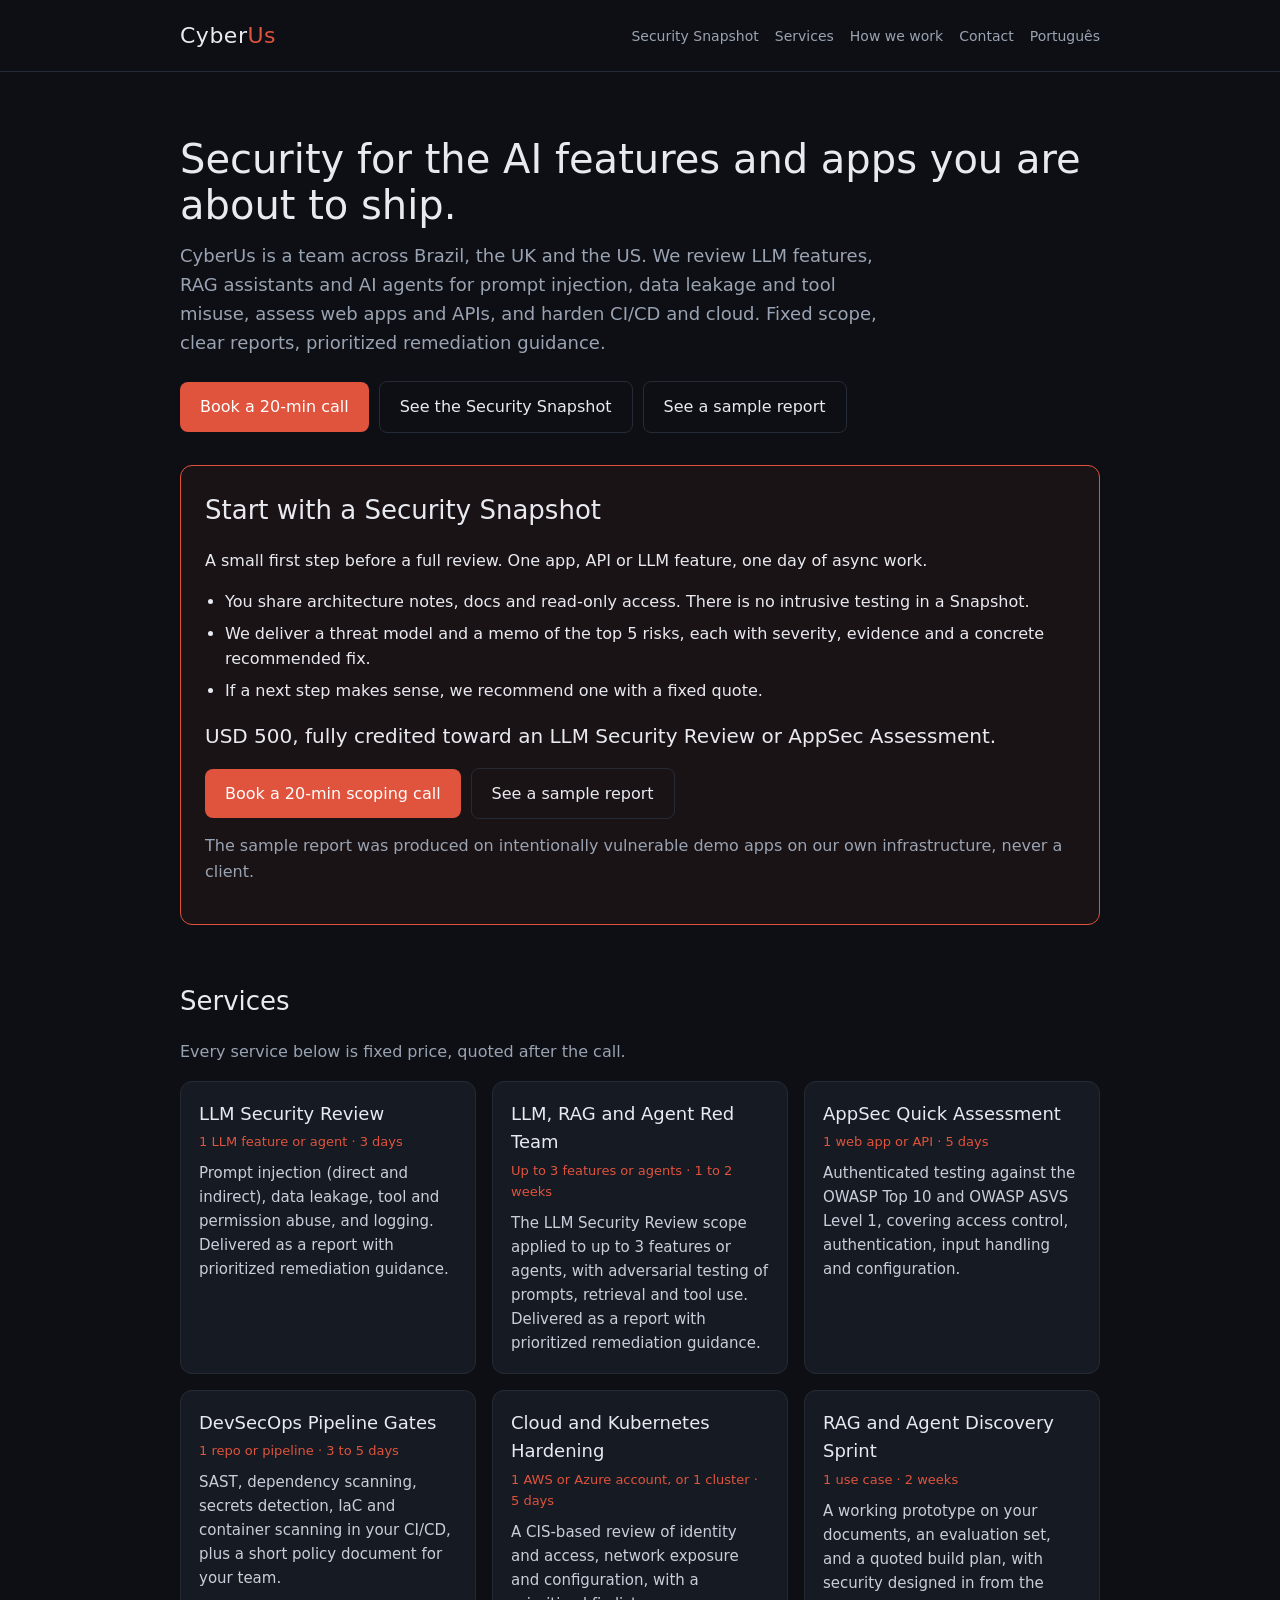
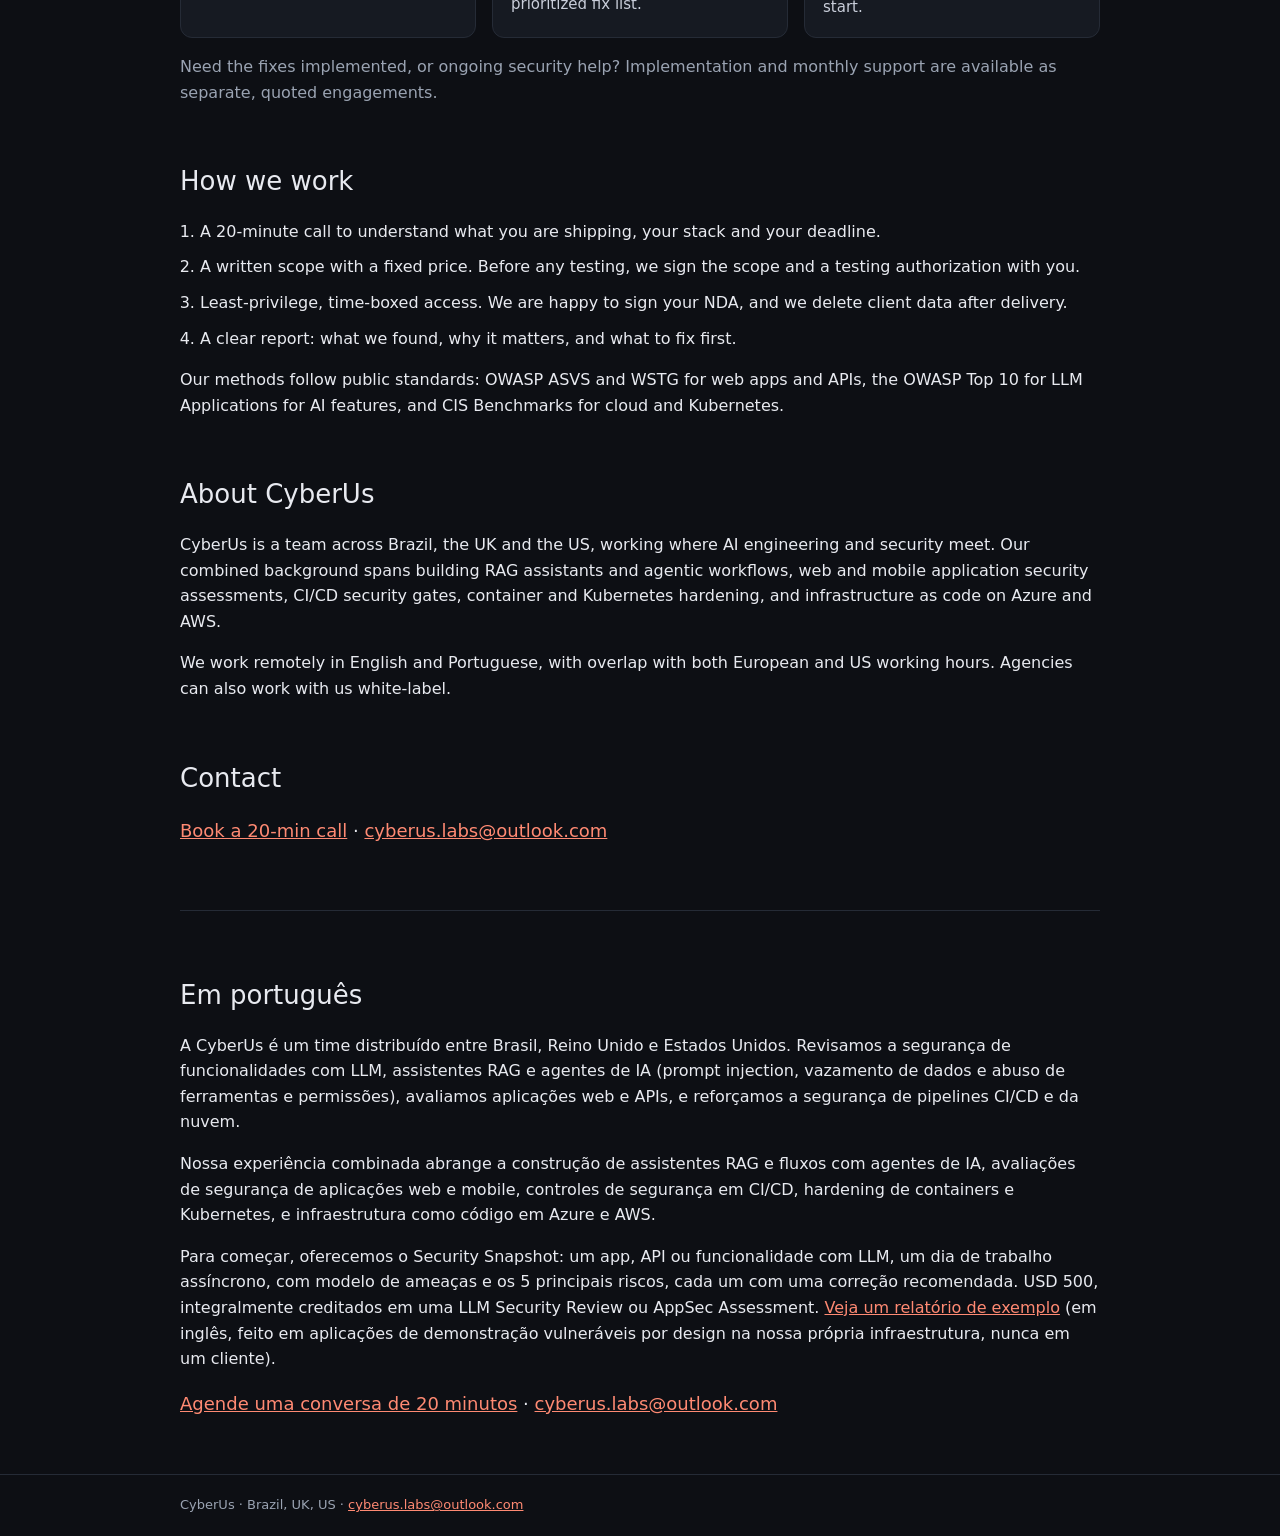
==== index.html @ beb33018 "Publish CyberUs site and sample Security Snapshot" ====
<!doctype html>
<html lang="en">
<head>
<meta charset="utf-8">
<meta name="viewport" content="width=device-width, initial-scale=1">
<title>CyberUs: LLM, RAG and application security reviews</title>
<meta name="description" content="CyberUs is a team across Brazil, the UK and the US. We review LLM features, RAG assistants and AI agents for security, run AppSec assessments, and harden CI/CD and cloud. Start with a 1-day Security Snapshot.">
<!-- Hosting: free GitHub Pages under the getcyberus org (domain purchase on hold as of 2 Nov 2026). If a custom domain is bought later, update canonical and og:url. -->
<link rel="canonical" href="https://getcyberus.github.io/">
<meta property="og:type" content="website">
<meta property="og:site_name" content="CyberUs">
<meta property="og:title" content="CyberUs: LLM, RAG and application security reviews">
<meta property="og:description" content="A team across Brazil, the UK and the US. Security reviews for LLM features, RAG assistants and AI agents, plus AppSec, DevSecOps and cloud hardening. Start with a 1-day Security Snapshot.">
<meta property="og:url" content="https://getcyberus.github.io/">
<meta property="og:locale" content="en_US">
<meta property="og:locale:alternate" content="pt_BR">
<!-- TODO: add og:image (1200x630, no logos of clients or badges) once a brand image exists; add twitter:site once the X handle is created. -->
<meta name="twitter:card" content="summary">
<meta name="twitter:title" content="CyberUs: LLM, RAG and application security reviews">
<meta name="twitter:description" content="Security reviews for LLM features, RAG assistants and AI agents, plus AppSec, DevSecOps and cloud hardening. Start with a 1-day Security Snapshot.">
<meta name="theme-color" content="#0d0f14">
<link rel="icon" href="data:image/svg+xml,%3Csvg xmlns='http://www.w3.org/2000/svg' viewBox='0 0 32 32'%3E%3Crect width='32' height='32' rx='6' fill='%230d0f14'/%3E%3Ctext x='16' y='22' font-family='Arial' font-size='16' text-anchor='middle' fill='%23e0533d'%3ECU%3C/text%3E%3C/svg%3E">
<style>
:root{--bg:#0d0f14;--card:#161a22;--fg:#e8eaf0;--mute:#9aa3b2;--acc:#e0533d;--line:#252b36}
*{box-sizing:border-box}
body{margin:0;background:var(--bg);color:var(--fg);font:16px/1.6 system-ui,-apple-system,Segoe UI,Roboto,sans-serif}
h1,h2,h3,.logo{font-weight:500}
.wrap{max-width:960px;margin:0 auto;padding:0 20px}
header{border-bottom:1px solid var(--line)}
header .wrap{display:flex;justify-content:space-between;align-items:center;flex-wrap:wrap;padding:18px 20px}
.logo{font-size:22px;letter-spacing:.5px}.logo span{color:var(--acc)}
nav a{color:var(--mute);margin-left:16px;text-decoration:none;font-size:14px}nav a:hover{color:var(--fg)}
.hero{padding:64px 0 32px}
.hero h1{font-size:40px;line-height:1.15;margin:0 0 14px}
.hero p{color:var(--mute);font-size:18px;max-width:700px;margin:0 0 24px}
.btn{display:inline-block;background:var(--acc);color:#fff;text-decoration:none;padding:12px 20px;border-radius:8px;font-size:16px}
.btn.ghost{background:transparent;border:1px solid var(--line);color:var(--fg);margin-left:10px}
h2{font-size:26px;margin:56px 0 16px}
.grid{display:grid;grid-template-columns:repeat(auto-fit,minmax(270px,1fr));gap:16px}
.card{background:var(--card);border:1px solid var(--line);border-radius:12px;padding:18px}
.card h3{margin:0 0 4px;font-size:18px}
.card .meta{display:block;color:var(--acc);font-size:13px;margin-bottom:8px}
.card p{margin:0;color:#c9ceda;font-size:15px}
.offer{border:1px solid var(--acc);border-radius:12px;padding:24px;background:rgba(224,83,61,.06)}
.offer h2{margin-top:0}
.offer .price{font-size:20px;margin:16px 0}
ul{padding-left:20px}li{margin-bottom:6px}
ol.steps{padding-left:20px}ol.steps li{margin-bottom:10px}
.mute{color:var(--mute)}
.contact{font-size:18px}
a{color:#ff8a73}
.lang{border-top:1px solid var(--line);margin-top:64px;padding-top:8px}
footer{border-top:1px solid var(--line);margin-top:56px;padding:20px 0;color:var(--mute);font-size:13px}
</style>
</head>
<body>
<header><div class="wrap">
<div class="logo">Cyber<span>Us</span></div>
<nav><a href="#snapshot">Security Snapshot</a><a href="#services">Services</a><a href="#how">How we work</a><a href="#contact">Contact</a><a href="#pt">Português</a></nav>
</div></header>

<main class="wrap">
<section id="en" lang="en">

<div class="hero">
<h1>Security for the AI features and apps you are about to ship.</h1>
<p>CyberUs is a team across Brazil, the UK and the US. We review LLM features, RAG assistants and AI agents for prompt injection, data leakage and tool misuse, assess web apps and APIs, and harden CI/CD and cloud. Fixed scope, clear reports, prioritized remediation guidance.</p>
<a class="btn" href="https://cal.com/cyberus/20-min-discovery-call">Book a 20-min call</a><a class="btn ghost" href="#snapshot">See the Security Snapshot</a><a class="btn ghost" href="sample-snapshot/">See a sample report</a>
</div>

<div class="offer" id="snapshot">
<h2>Start with a Security Snapshot</h2>
<p>A small first step before a full review. One app, API or LLM feature, one day of async work.</p>
<ul>
<li>You share architecture notes, docs and read-only access. There is no intrusive testing in a Snapshot.</li>
<li>We deliver a threat model and a memo of the top 5 risks, each with severity, evidence and a concrete recommended fix.</li>
<li>If a next step makes sense, we recommend one with a fixed quote.</li>
</ul>
<p class="price">USD 500, fully credited toward an LLM Security Review or AppSec Assessment.</p>
<a class="btn" href="https://cal.com/cyberus/20-min-discovery-call">Book a 20-min scoping call</a><a class="btn ghost" href="sample-snapshot/">See a sample report</a>
<p class="mute" style="margin-top:14px">The sample report was produced on intentionally vulnerable demo apps on our own infrastructure, never a client.</p>
</div>

<h2 id="services">Services</h2>
<p class="mute">Every service below is fixed price, quoted after the call.</p>
<div class="grid">
<div class="card"><h3>LLM Security Review</h3><span class="meta">1 LLM feature or agent · 3 days</span><p>Prompt injection (direct and indirect), data leakage, tool and permission abuse, and logging. Delivered as a report with prioritized remediation guidance.</p></div>
<div class="card"><h3>LLM, RAG and Agent Red Team</h3><span class="meta">Up to 3 features or agents · 1 to 2 weeks</span><p>The LLM Security Review scope applied to up to 3 features or agents, with adversarial testing of prompts, retrieval and tool use. Delivered as a report with prioritized remediation guidance.</p></div>
<div class="card"><h3>AppSec Quick Assessment</h3><span class="meta">1 web app or API · 5 days</span><p>Authenticated testing against the OWASP Top 10 and OWASP ASVS Level 1, covering access control, authentication, input handling and configuration.</p></div>
<div class="card"><h3>DevSecOps Pipeline Gates</h3><span class="meta">1 repo or pipeline · 3 to 5 days</span><p>SAST, dependency scanning, secrets detection, IaC and container scanning in your CI/CD, plus a short policy document for your team.</p></div>
<div class="card"><h3>Cloud and Kubernetes Hardening</h3><span class="meta">1 AWS or Azure account, or 1 cluster · 5 days</span><p>A CIS-based review of identity and access, network exposure and configuration, with a prioritized fix list.</p></div>
<div class="card"><h3>RAG and Agent Discovery Sprint</h3><span class="meta">1 use case · 2 weeks</span><p>A working prototype on your documents, an evaluation set, and a quoted build plan, with security designed in from the start.</p></div>
</div>
<p class="mute">Need the fixes implemented, or ongoing security help? Implementation and monthly support are available as separate, quoted engagements.</p>

<h2 id="how">How we work</h2>
<ol class="steps">
<li>A 20-minute call to understand what you are shipping, your stack and your deadline.</li>
<li>A written scope with a fixed price. Before any testing, we sign the scope and a testing authorization with you.</li>
<li>Least-privilege, time-boxed access. We are happy to sign your NDA, and we delete client data after delivery.</li>
<li>A clear report: what we found, why it matters, and what to fix first.</li>
</ol>
<p>Our methods follow public standards: OWASP ASVS and WSTG for web apps and APIs, the OWASP Top 10 for LLM Applications for AI features, and CIS Benchmarks for cloud and Kubernetes.</p>

<h2>About CyberUs</h2>
<p>CyberUs is a team across Brazil, the UK and the US, working where AI engineering and security meet. Our combined background spans building RAG assistants and agentic workflows, web and mobile application security assessments, CI/CD security gates, container and Kubernetes hardening, and infrastructure as code on Azure and AWS.</p>
<p>We work remotely in English and Portuguese, with overlap with both European and US working hours. Agencies can also work with us white-label.</p>

<h2 id="contact">Contact</h2>
<p class="contact"><a href="https://cal.com/cyberus/20-min-discovery-call">Book a 20-min call</a> · <a href="mailto:cyberus.labs@outlook.com">cyberus.labs@outlook.com</a></p>
</section>

<section id="pt" lang="pt-BR" class="lang">
<h2>Em português</h2>
<p>A CyberUs é um time distribuído entre Brasil, Reino Unido e Estados Unidos. Revisamos a segurança de funcionalidades com LLM, assistentes RAG e agentes de IA (prompt injection, vazamento de dados e abuso de ferramentas e permissões), avaliamos aplicações web e APIs, e reforçamos a segurança de pipelines CI/CD e da nuvem.</p>
<p>Nossa experiência combinada abrange a construção de assistentes RAG e fluxos com agentes de IA, avaliações de segurança de aplicações web e mobile, controles de segurança em CI/CD, hardening de containers e Kubernetes, e infraestrutura como código em Azure e AWS.</p>
<p>Para começar, oferecemos o Security Snapshot: um app, API ou funcionalidade com LLM, um dia de trabalho assíncrono, com modelo de ameaças e os 5 principais riscos, cada um com uma correção recomendada. USD 500, integralmente creditados em uma LLM Security Review ou AppSec Assessment. <a href="sample-snapshot/">Veja um relatório de exemplo</a> (em inglês, feito em aplicações de demonstração vulneráveis por design na nossa própria infraestrutura, nunca em um cliente).</p>
<p class="contact"><a href="https://cal.com/cyberus/20-min-discovery-call">Agende uma conversa de 20 minutos</a> · <a href="mailto:cyberus.labs@outlook.com">cyberus.labs@outlook.com</a></p>
</section>
</main>

<footer><div class="wrap">CyberUs · Brazil, UK, US · <a href="mailto:cyberus.labs@outlook.com">cyberus.labs@outlook.com</a></div></footer>
</body>
</html>
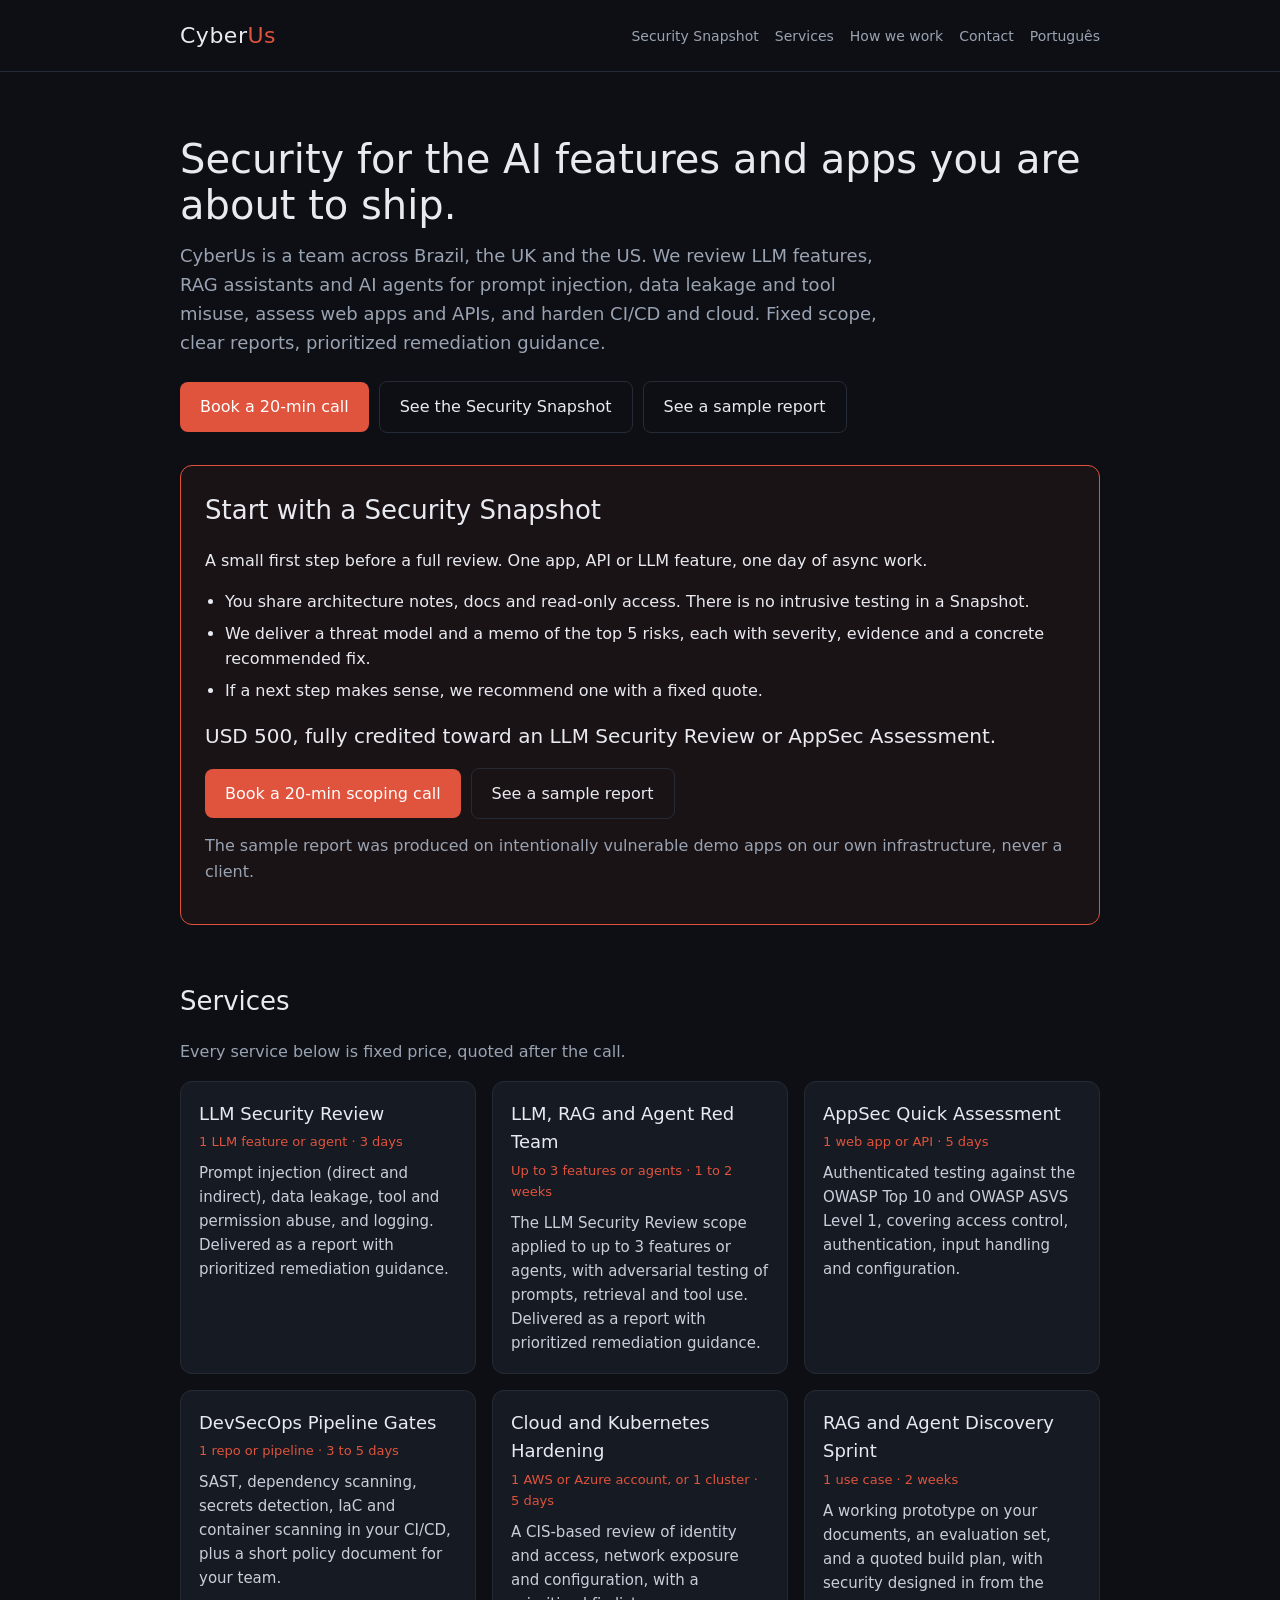
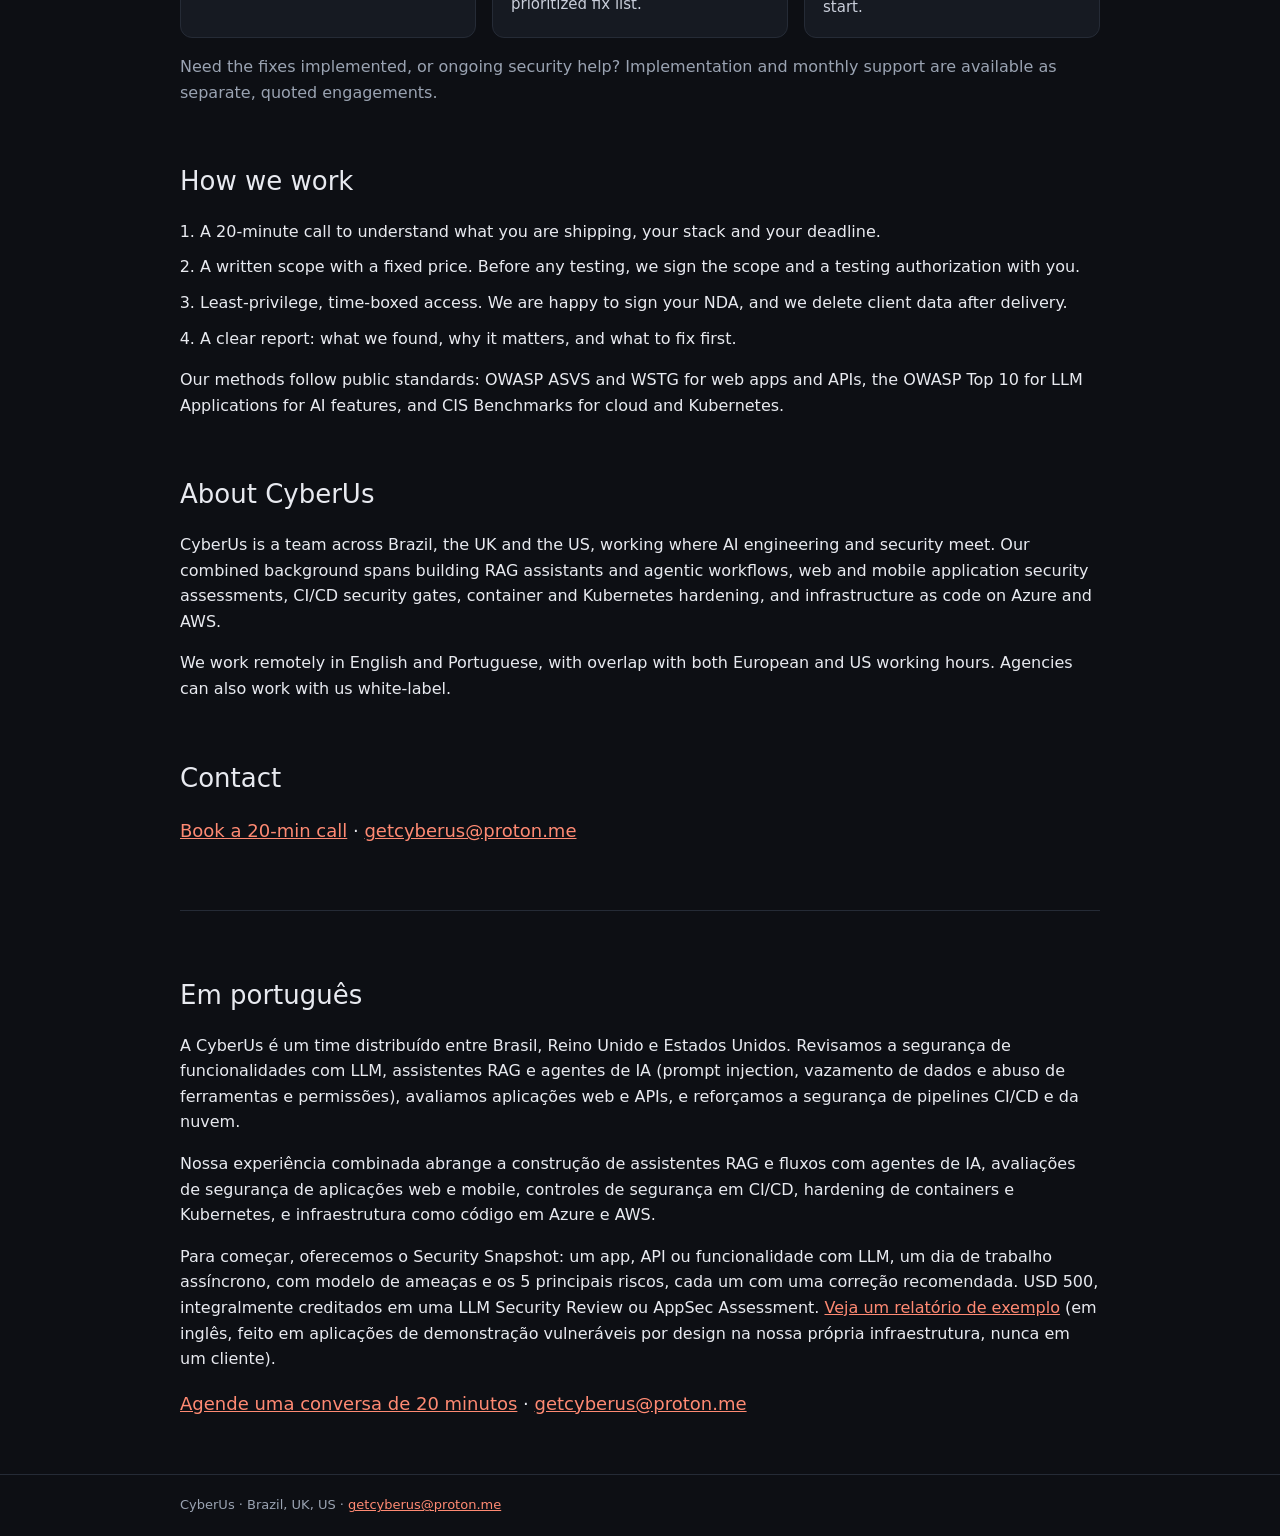
==== commit b63cc9bd: "Update contact email to getcyberus@proton.me" ====
--- a/index.html
+++ b/index.html
@@ -107,7 +107,7 @@
 <p>We work remotely in English and Portuguese, with overlap with both European and US working hours. Agencies can also work with us white-label.</p>
 
 <h2 id="contact">Contact</h2>
-<p class="contact"><a href="https://cal.com/cyberus/20-min-discovery-call">Book a 20-min call</a> · <a href="mailto:cyberus.labs@outlook.com">cyberus.labs@outlook.com</a></p>
+<p class="contact"><a href="https://cal.com/cyberus/20-min-discovery-call">Book a 20-min call</a> · <a href="mailto:getcyberus@proton.me">getcyberus@proton.me</a></p>
 </section>
 
 <section id="pt" lang="pt-BR" class="lang">
@@ -115,10 +115,10 @@
 <p>A CyberUs é um time distribuído entre Brasil, Reino Unido e Estados Unidos. Revisamos a segurança de funcionalidades com LLM, assistentes RAG e agentes de IA (prompt injection, vazamento de dados e abuso de ferramentas e permissões), avaliamos aplicações web e APIs, e reforçamos a segurança de pipelines CI/CD e da nuvem.</p>
 <p>Nossa experiência combinada abrange a construção de assistentes RAG e fluxos com agentes de IA, avaliações de segurança de aplicações web e mobile, controles de segurança em CI/CD, hardening de containers e Kubernetes, e infraestrutura como código em Azure e AWS.</p>
 <p>Para começar, oferecemos o Security Snapshot: um app, API ou funcionalidade com LLM, um dia de trabalho assíncrono, com modelo de ameaças e os 5 principais riscos, cada um com uma correção recomendada. USD 500, integralmente creditados em uma LLM Security Review ou AppSec Assessment. <a href="sample-snapshot/">Veja um relatório de exemplo</a> (em inglês, feito em aplicações de demonstração vulneráveis por design na nossa própria infraestrutura, nunca em um cliente).</p>
-<p class="contact"><a href="https://cal.com/cyberus/20-min-discovery-call">Agende uma conversa de 20 minutos</a> · <a href="mailto:cyberus.labs@outlook.com">cyberus.labs@outlook.com</a></p>
+<p class="contact"><a href="https://cal.com/cyberus/20-min-discovery-call">Agende uma conversa de 20 minutos</a> · <a href="mailto:getcyberus@proton.me">getcyberus@proton.me</a></p>
 </section>
 </main>
 
-<footer><div class="wrap">CyberUs · Brazil, UK, US · <a href="mailto:cyberus.labs@outlook.com">cyberus.labs@outlook.com</a></div></footer>
+<footer><div class="wrap">CyberUs · Brazil, UK, US · <a href="mailto:getcyberus@proton.me">getcyberus@proton.me</a></div></footer>
 </body>
 </html>
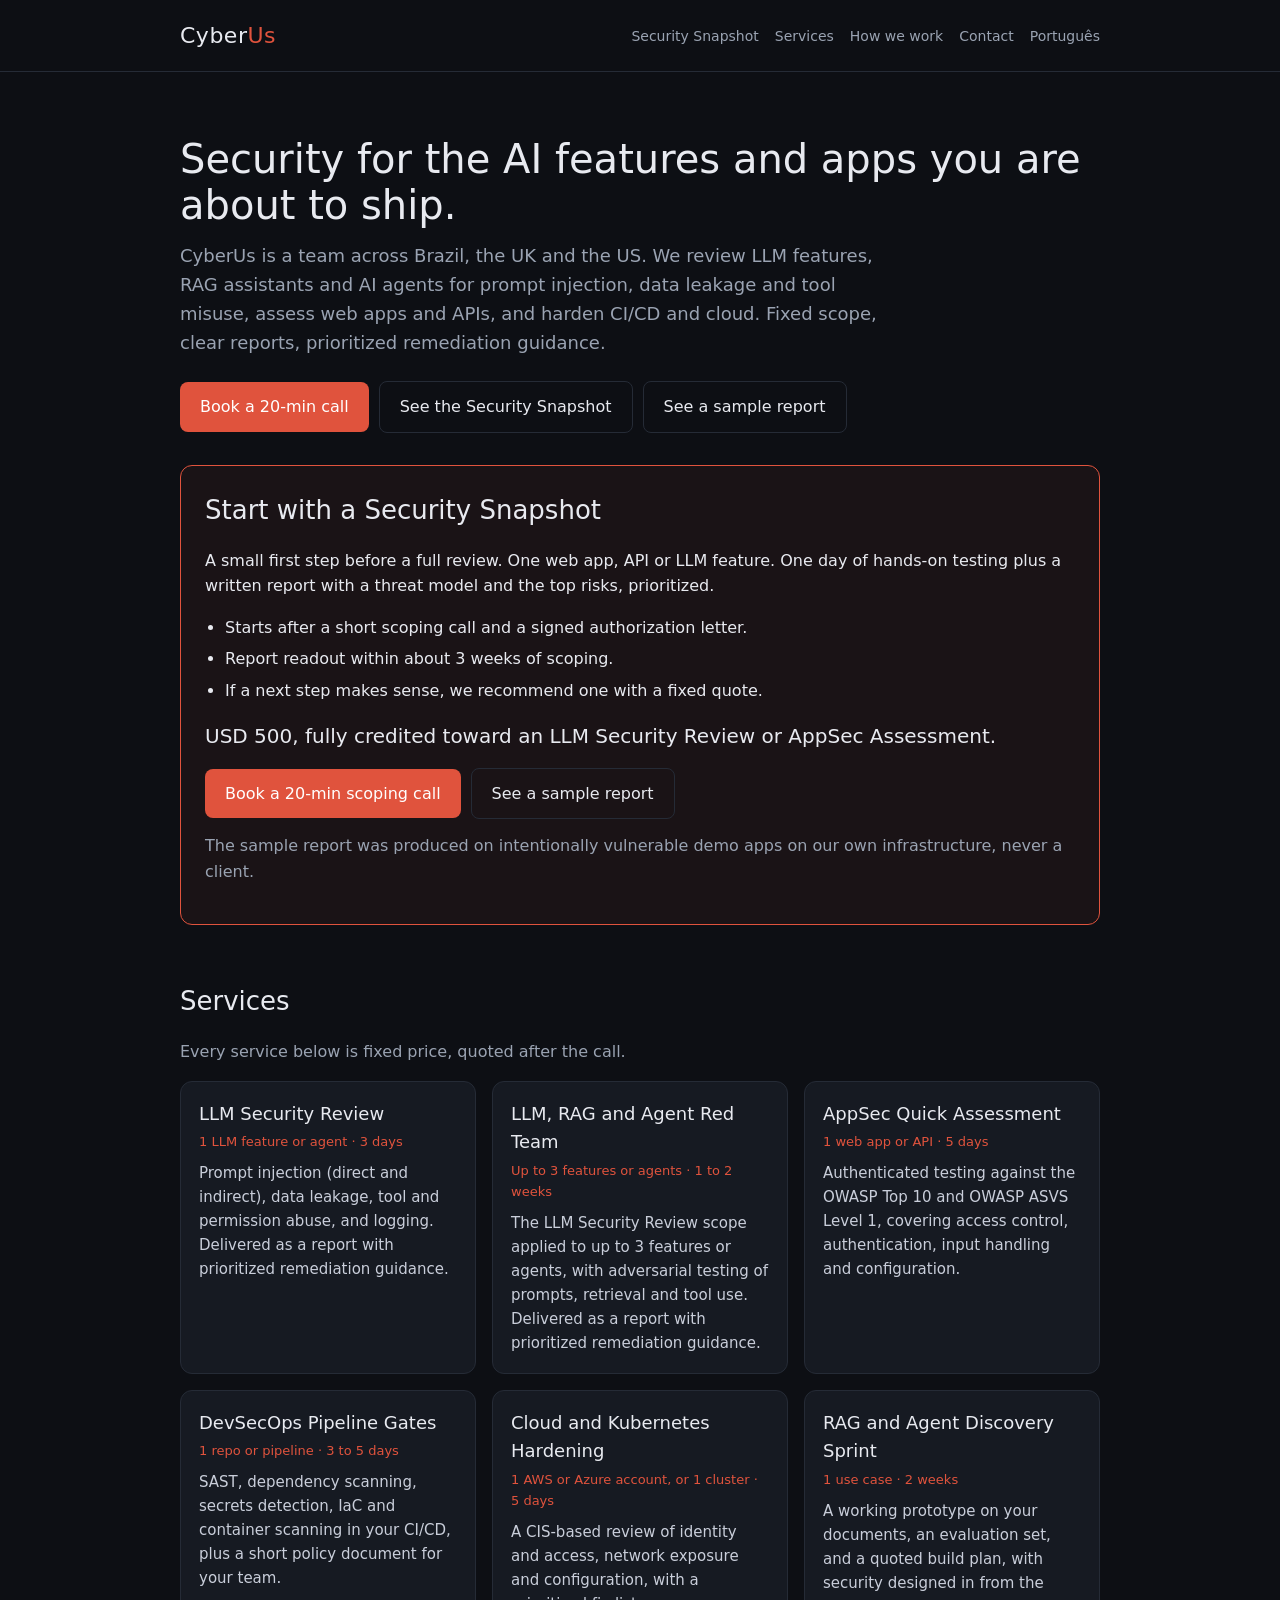
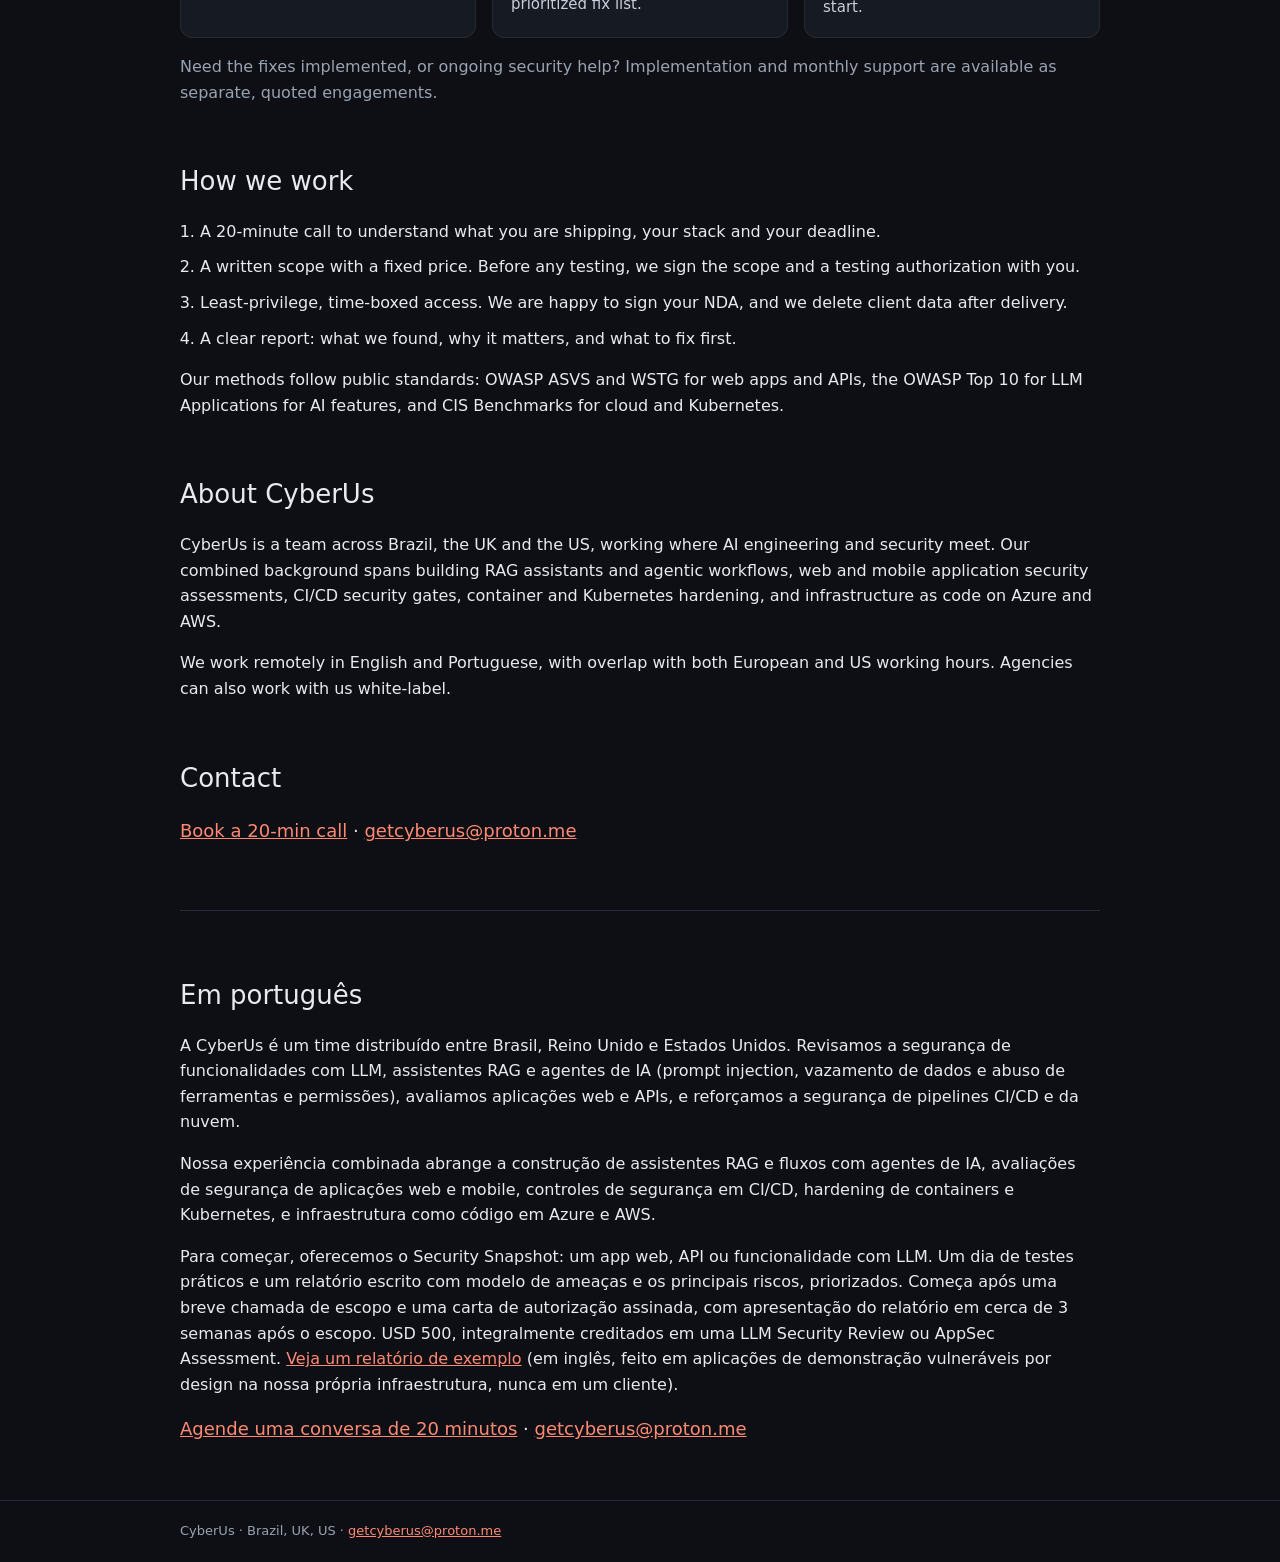
==== commit 39516d9c: "Update Security Snapshot wording" ====
--- a/index.html
+++ b/index.html
@@ -70,10 +70,10 @@
 
 <div class="offer" id="snapshot">
 <h2>Start with a Security Snapshot</h2>
-<p>A small first step before a full review. One app, API or LLM feature, one day of async work.</p>
+<p>A small first step before a full review. One web app, API or LLM feature. One day of hands-on testing plus a written report with a threat model and the top risks, prioritized.</p>
 <ul>
-<li>You share architecture notes, docs and read-only access. There is no intrusive testing in a Snapshot.</li>
-<li>We deliver a threat model and a memo of the top 5 risks, each with severity, evidence and a concrete recommended fix.</li>
+<li>Starts after a short scoping call and a signed authorization letter.</li>
+<li>Report readout within about 3 weeks of scoping.</li>
 <li>If a next step makes sense, we recommend one with a fixed quote.</li>
 </ul>
 <p class="price">USD 500, fully credited toward an LLM Security Review or AppSec Assessment.</p>
@@ -114,7 +114,7 @@
 <h2>Em português</h2>
 <p>A CyberUs é um time distribuído entre Brasil, Reino Unido e Estados Unidos. Revisamos a segurança de funcionalidades com LLM, assistentes RAG e agentes de IA (prompt injection, vazamento de dados e abuso de ferramentas e permissões), avaliamos aplicações web e APIs, e reforçamos a segurança de pipelines CI/CD e da nuvem.</p>
 <p>Nossa experiência combinada abrange a construção de assistentes RAG e fluxos com agentes de IA, avaliações de segurança de aplicações web e mobile, controles de segurança em CI/CD, hardening de containers e Kubernetes, e infraestrutura como código em Azure e AWS.</p>
-<p>Para começar, oferecemos o Security Snapshot: um app, API ou funcionalidade com LLM, um dia de trabalho assíncrono, com modelo de ameaças e os 5 principais riscos, cada um com uma correção recomendada. USD 500, integralmente creditados em uma LLM Security Review ou AppSec Assessment. <a href="sample-snapshot/">Veja um relatório de exemplo</a> (em inglês, feito em aplicações de demonstração vulneráveis por design na nossa própria infraestrutura, nunca em um cliente).</p>
+<p>Para começar, oferecemos o Security Snapshot: um app web, API ou funcionalidade com LLM. Um dia de testes práticos e um relatório escrito com modelo de ameaças e os principais riscos, priorizados. Começa após uma breve chamada de escopo e uma carta de autorização assinada, com apresentação do relatório em cerca de 3 semanas após o escopo. USD 500, integralmente creditados em uma LLM Security Review ou AppSec Assessment. <a href="sample-snapshot/">Veja um relatório de exemplo</a> (em inglês, feito em aplicações de demonstração vulneráveis por design na nossa própria infraestrutura, nunca em um cliente).</p>
 <p class="contact"><a href="https://cal.com/cyberus/20-min-discovery-call">Agende uma conversa de 20 minutos</a> · <a href="mailto:getcyberus@proton.me">getcyberus@proton.me</a></p>
 </section>
 </main>
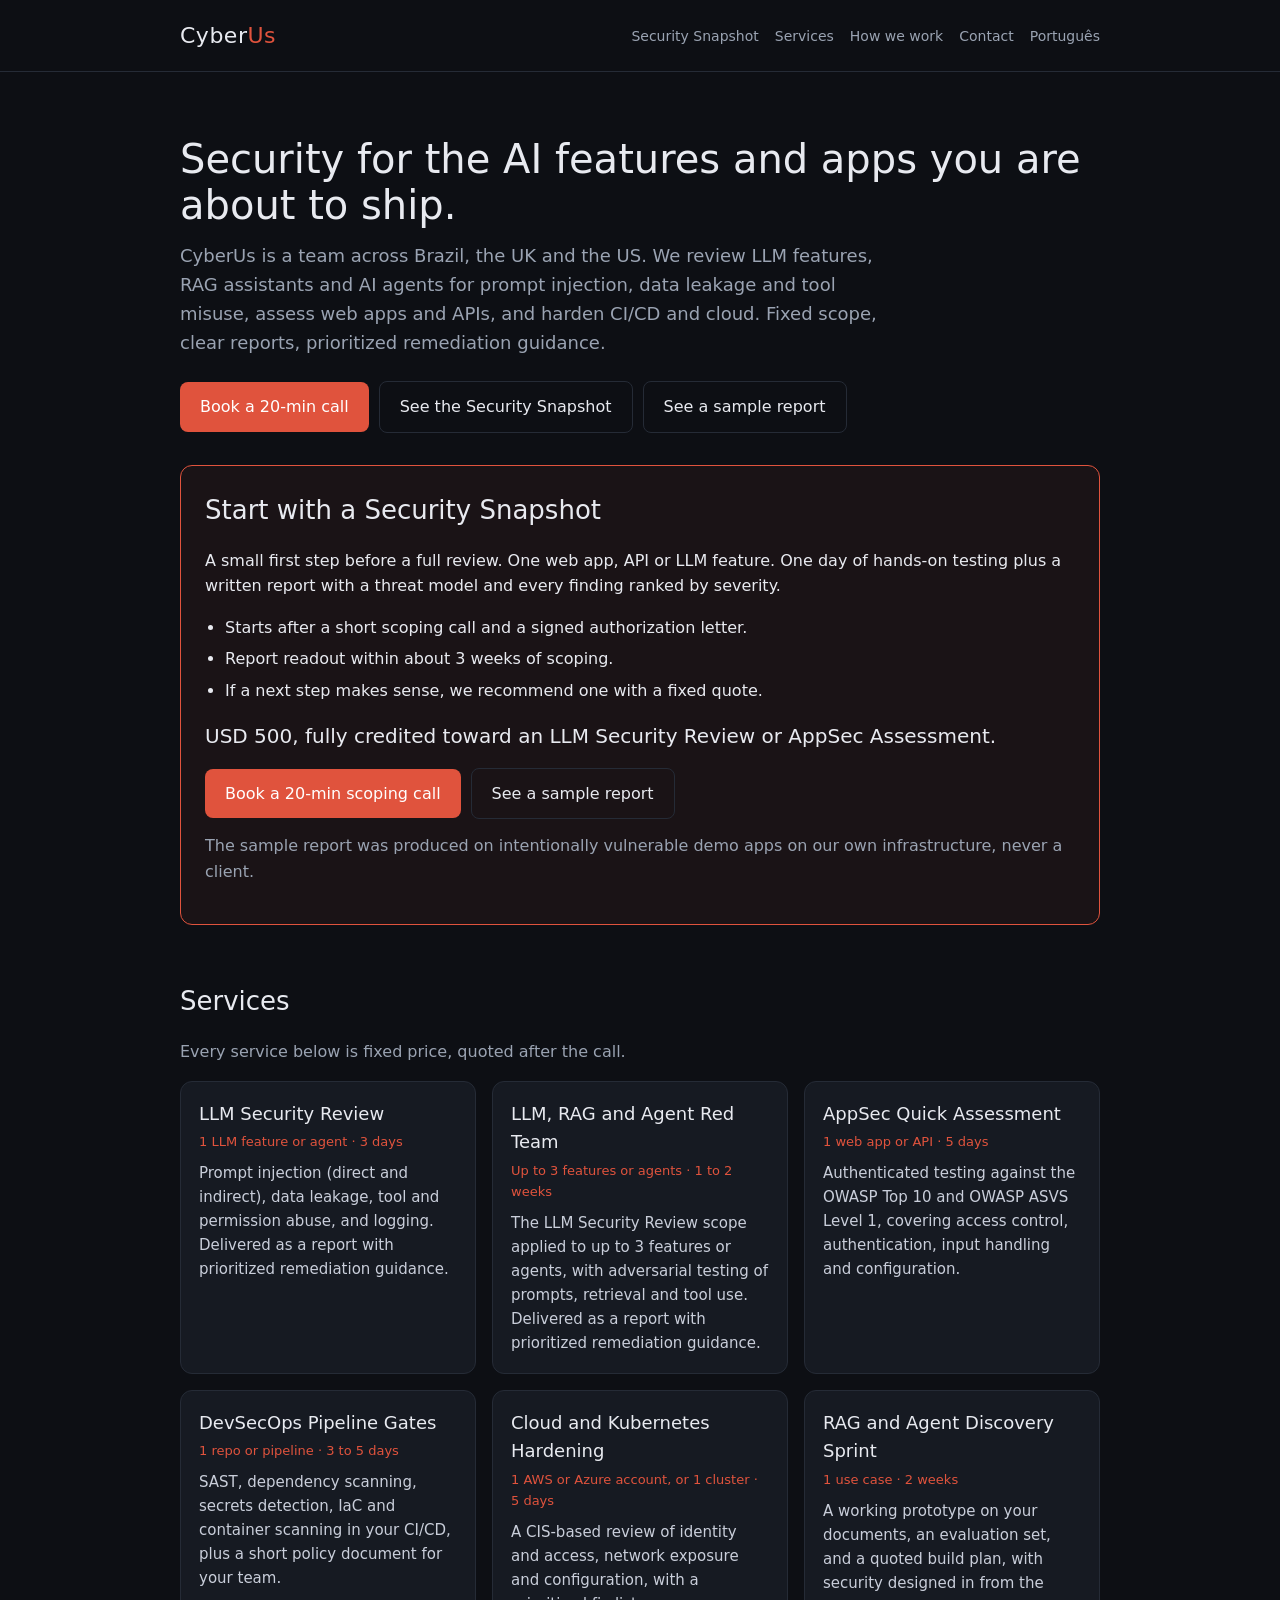
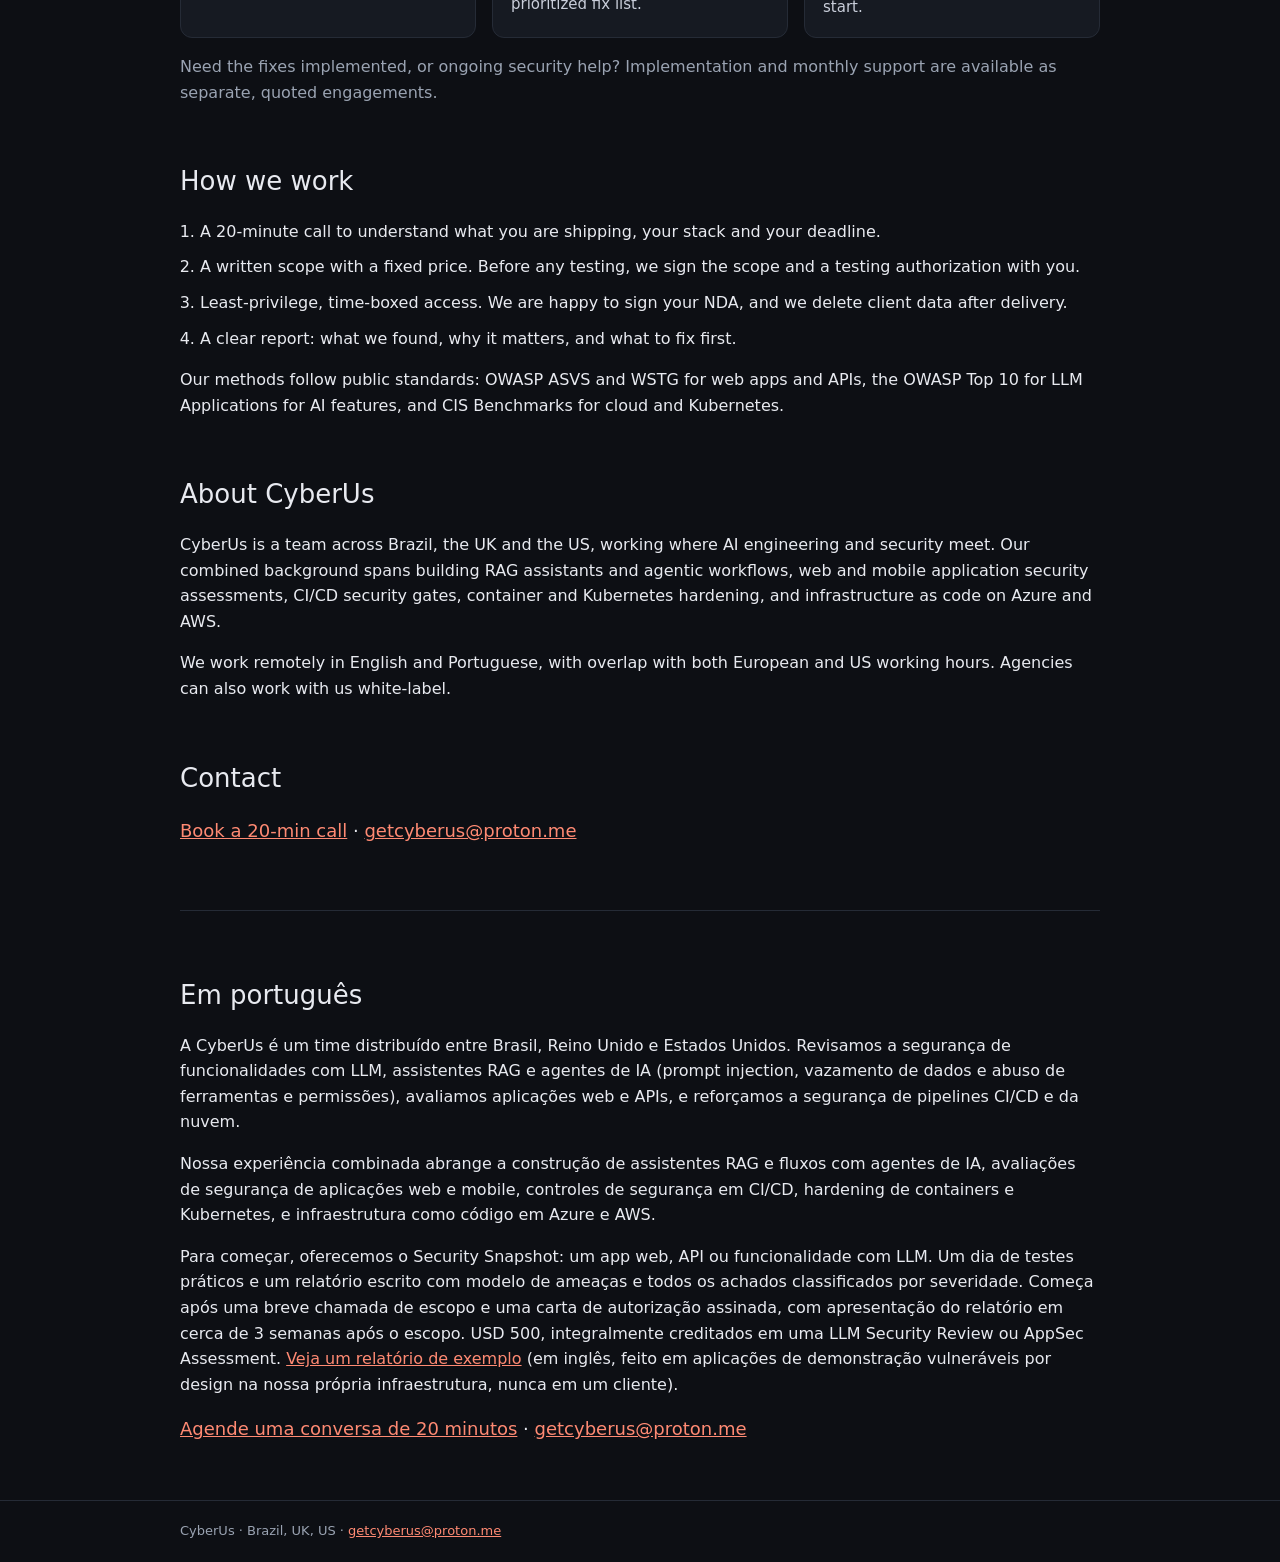
==== commit 9461daf2: "Final Snapshot wording" ====
--- a/index.html
+++ b/index.html
@@ -70,7 +70,7 @@
 
 <div class="offer" id="snapshot">
 <h2>Start with a Security Snapshot</h2>
-<p>A small first step before a full review. One web app, API or LLM feature. One day of hands-on testing plus a written report with a threat model and the top risks, prioritized.</p>
+<p>A small first step before a full review. One web app, API or LLM feature. One day of hands-on testing plus a written report with a threat model and every finding ranked by severity.</p>
 <ul>
 <li>Starts after a short scoping call and a signed authorization letter.</li>
 <li>Report readout within about 3 weeks of scoping.</li>
@@ -114,7 +114,7 @@
 <h2>Em português</h2>
 <p>A CyberUs é um time distribuído entre Brasil, Reino Unido e Estados Unidos. Revisamos a segurança de funcionalidades com LLM, assistentes RAG e agentes de IA (prompt injection, vazamento de dados e abuso de ferramentas e permissões), avaliamos aplicações web e APIs, e reforçamos a segurança de pipelines CI/CD e da nuvem.</p>
 <p>Nossa experiência combinada abrange a construção de assistentes RAG e fluxos com agentes de IA, avaliações de segurança de aplicações web e mobile, controles de segurança em CI/CD, hardening de containers e Kubernetes, e infraestrutura como código em Azure e AWS.</p>
-<p>Para começar, oferecemos o Security Snapshot: um app web, API ou funcionalidade com LLM. Um dia de testes práticos e um relatório escrito com modelo de ameaças e os principais riscos, priorizados. Começa após uma breve chamada de escopo e uma carta de autorização assinada, com apresentação do relatório em cerca de 3 semanas após o escopo. USD 500, integralmente creditados em uma LLM Security Review ou AppSec Assessment. <a href="sample-snapshot/">Veja um relatório de exemplo</a> (em inglês, feito em aplicações de demonstração vulneráveis por design na nossa própria infraestrutura, nunca em um cliente).</p>
+<p>Para começar, oferecemos o Security Snapshot: um app web, API ou funcionalidade com LLM. Um dia de testes práticos e um relatório escrito com modelo de ameaças e todos os achados classificados por severidade. Começa após uma breve chamada de escopo e uma carta de autorização assinada, com apresentação do relatório em cerca de 3 semanas após o escopo. USD 500, integralmente creditados em uma LLM Security Review ou AppSec Assessment. <a href="sample-snapshot/">Veja um relatório de exemplo</a> (em inglês, feito em aplicações de demonstração vulneráveis por design na nossa própria infraestrutura, nunca em um cliente).</p>
 <p class="contact"><a href="https://cal.com/cyberus/20-min-discovery-call">Agende uma conversa de 20 minutos</a> · <a href="mailto:getcyberus@proton.me">getcyberus@proton.me</a></p>
 </section>
 </main>
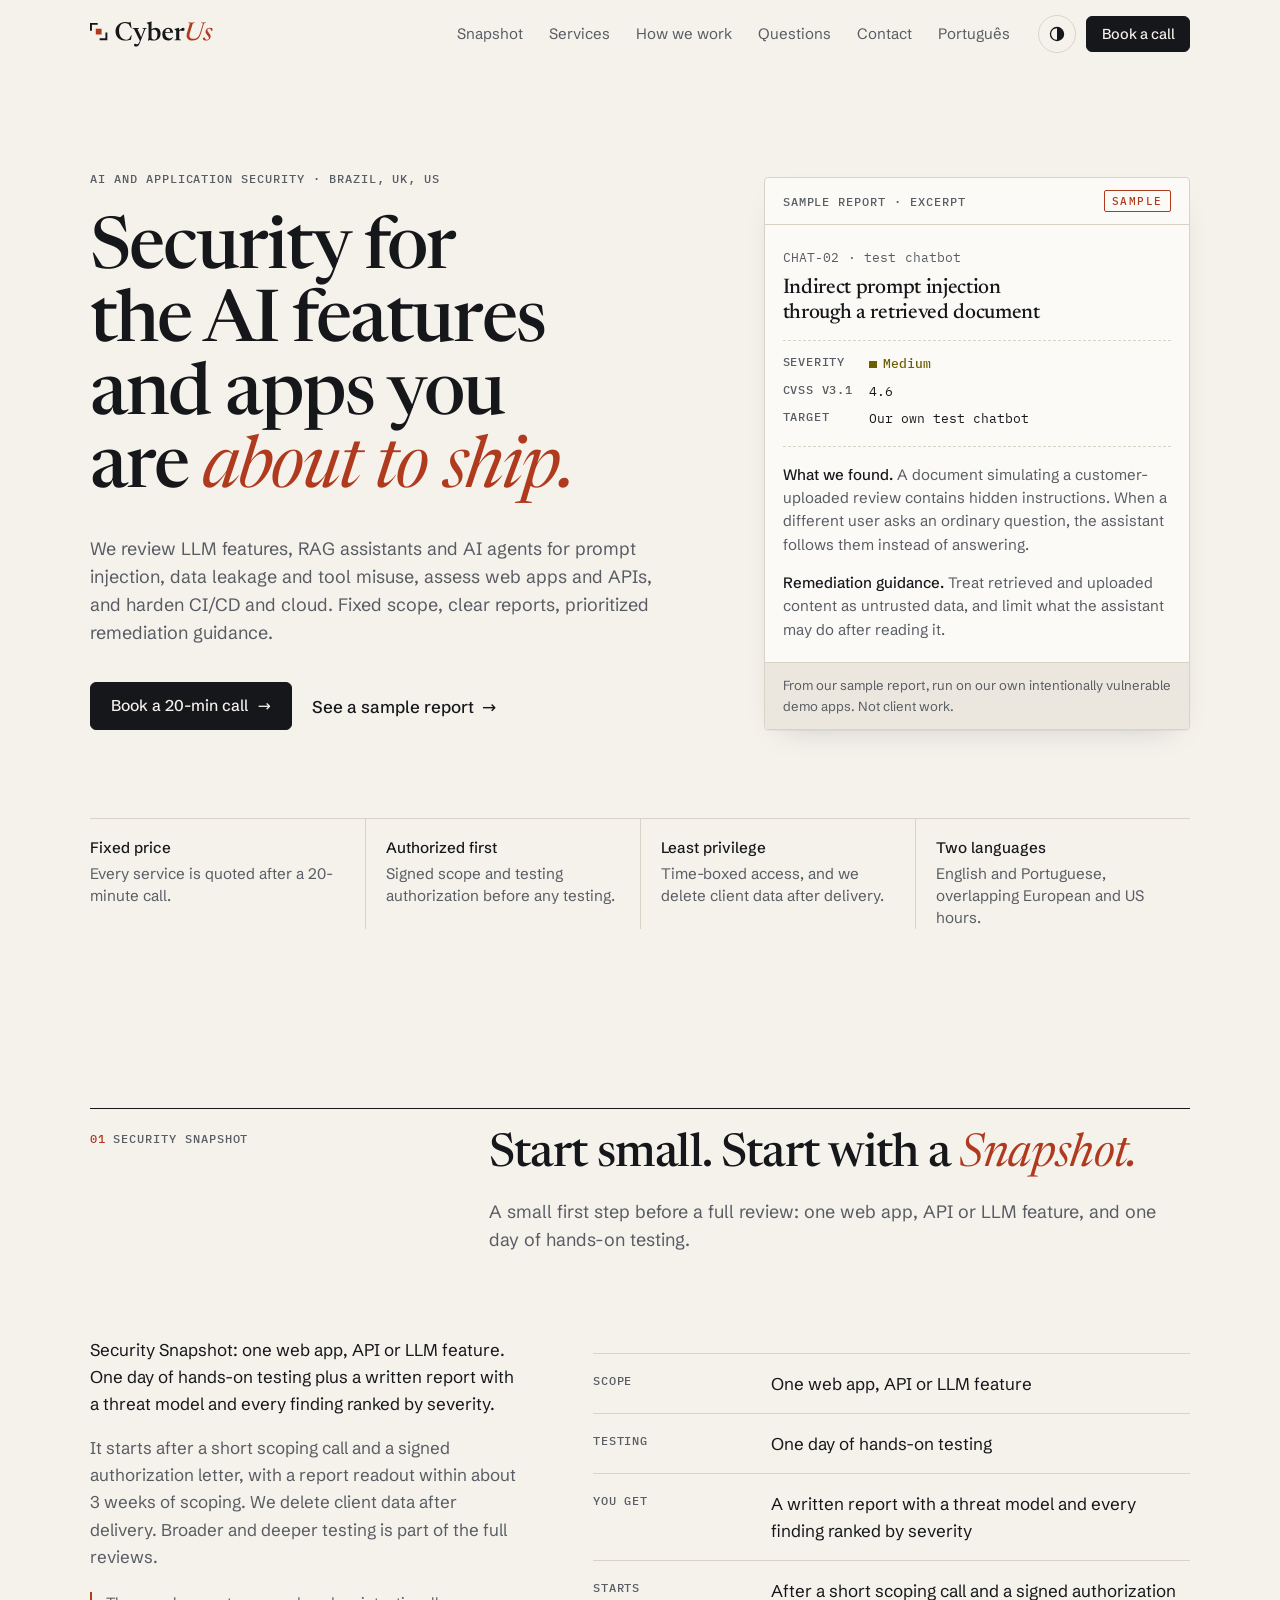
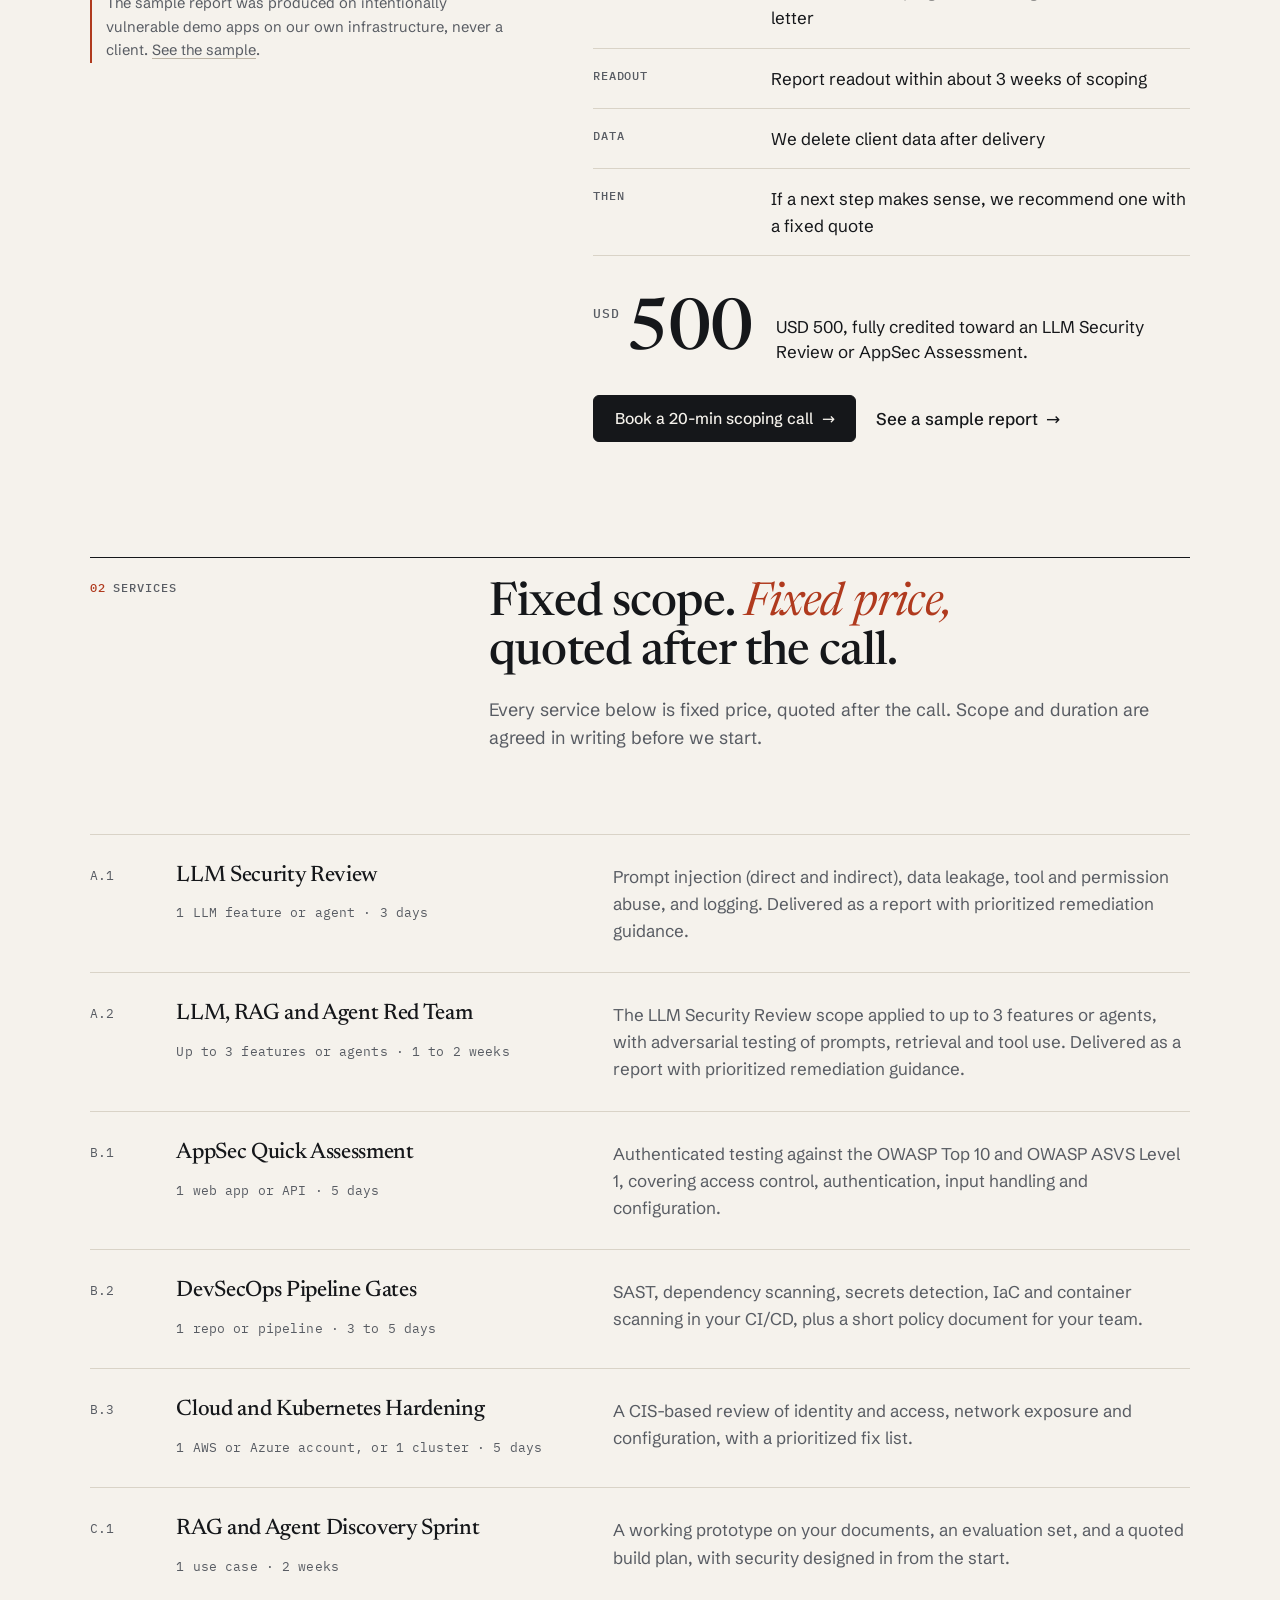
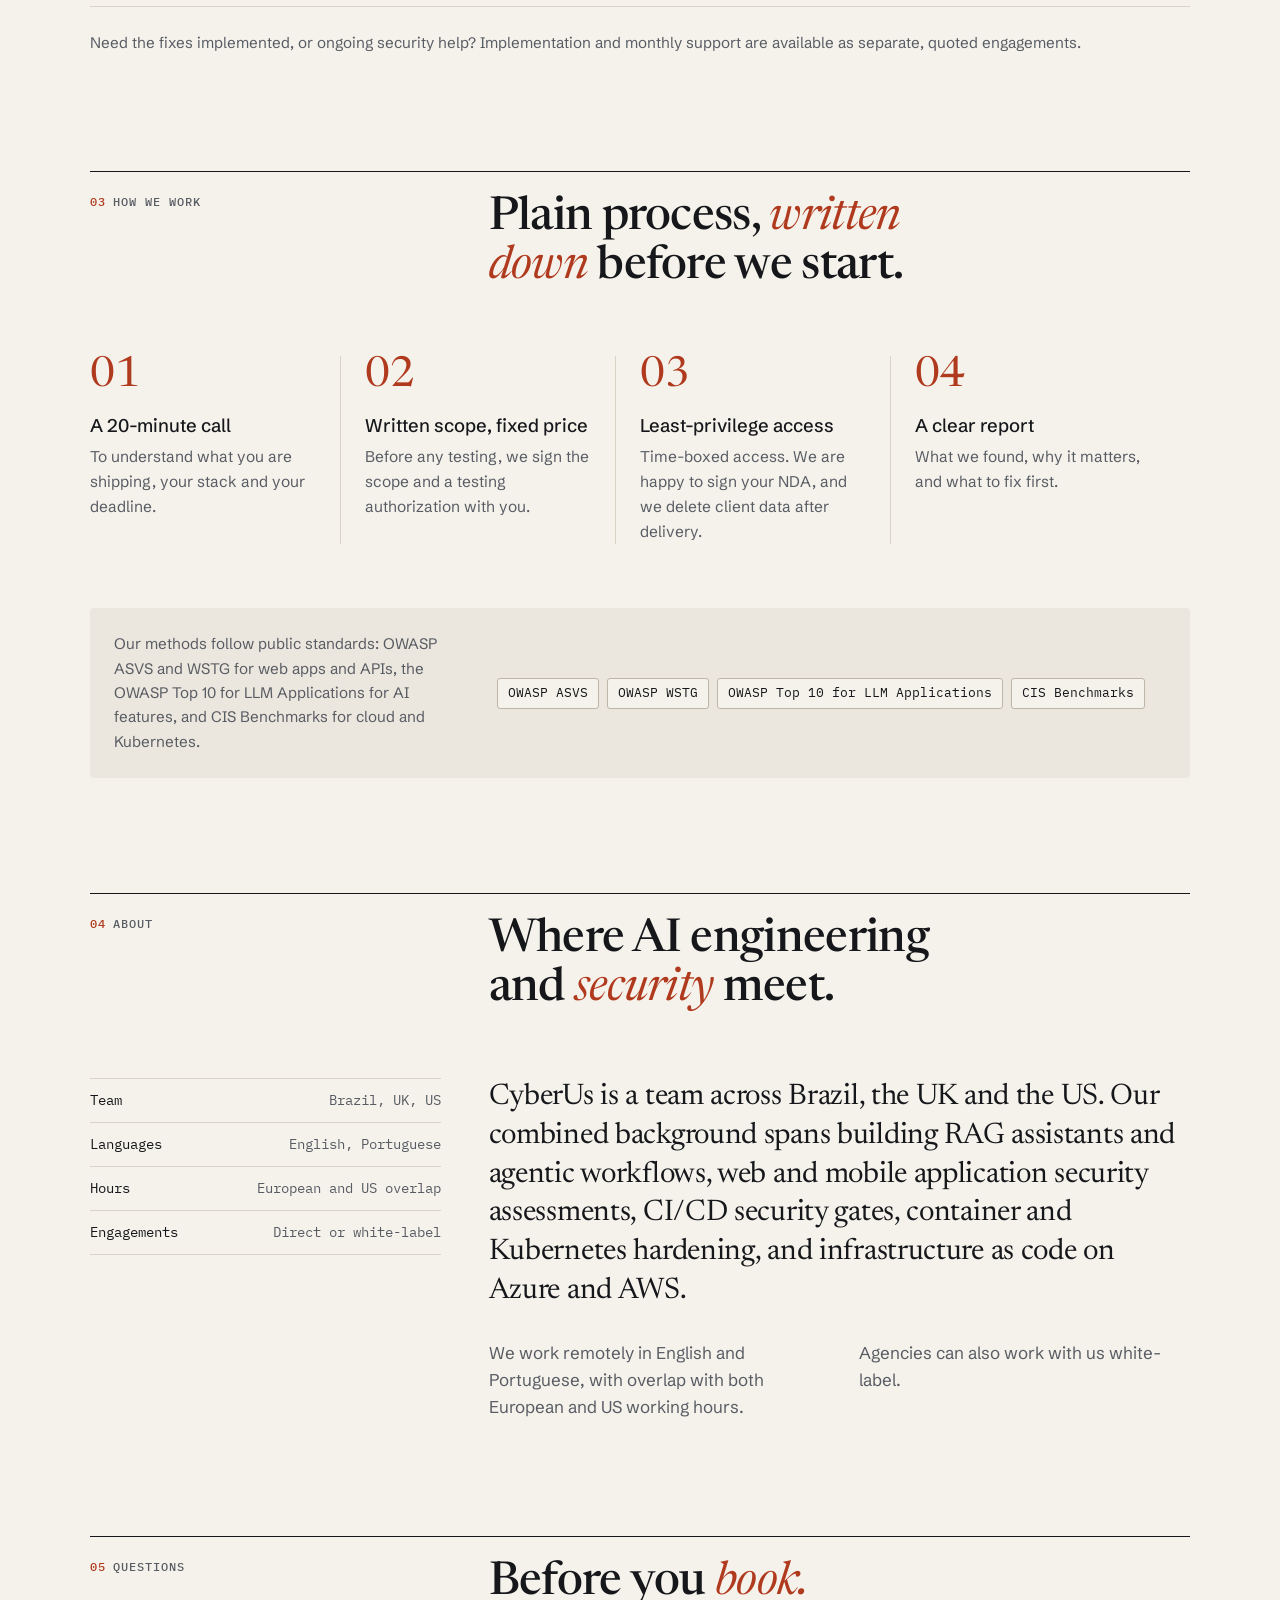
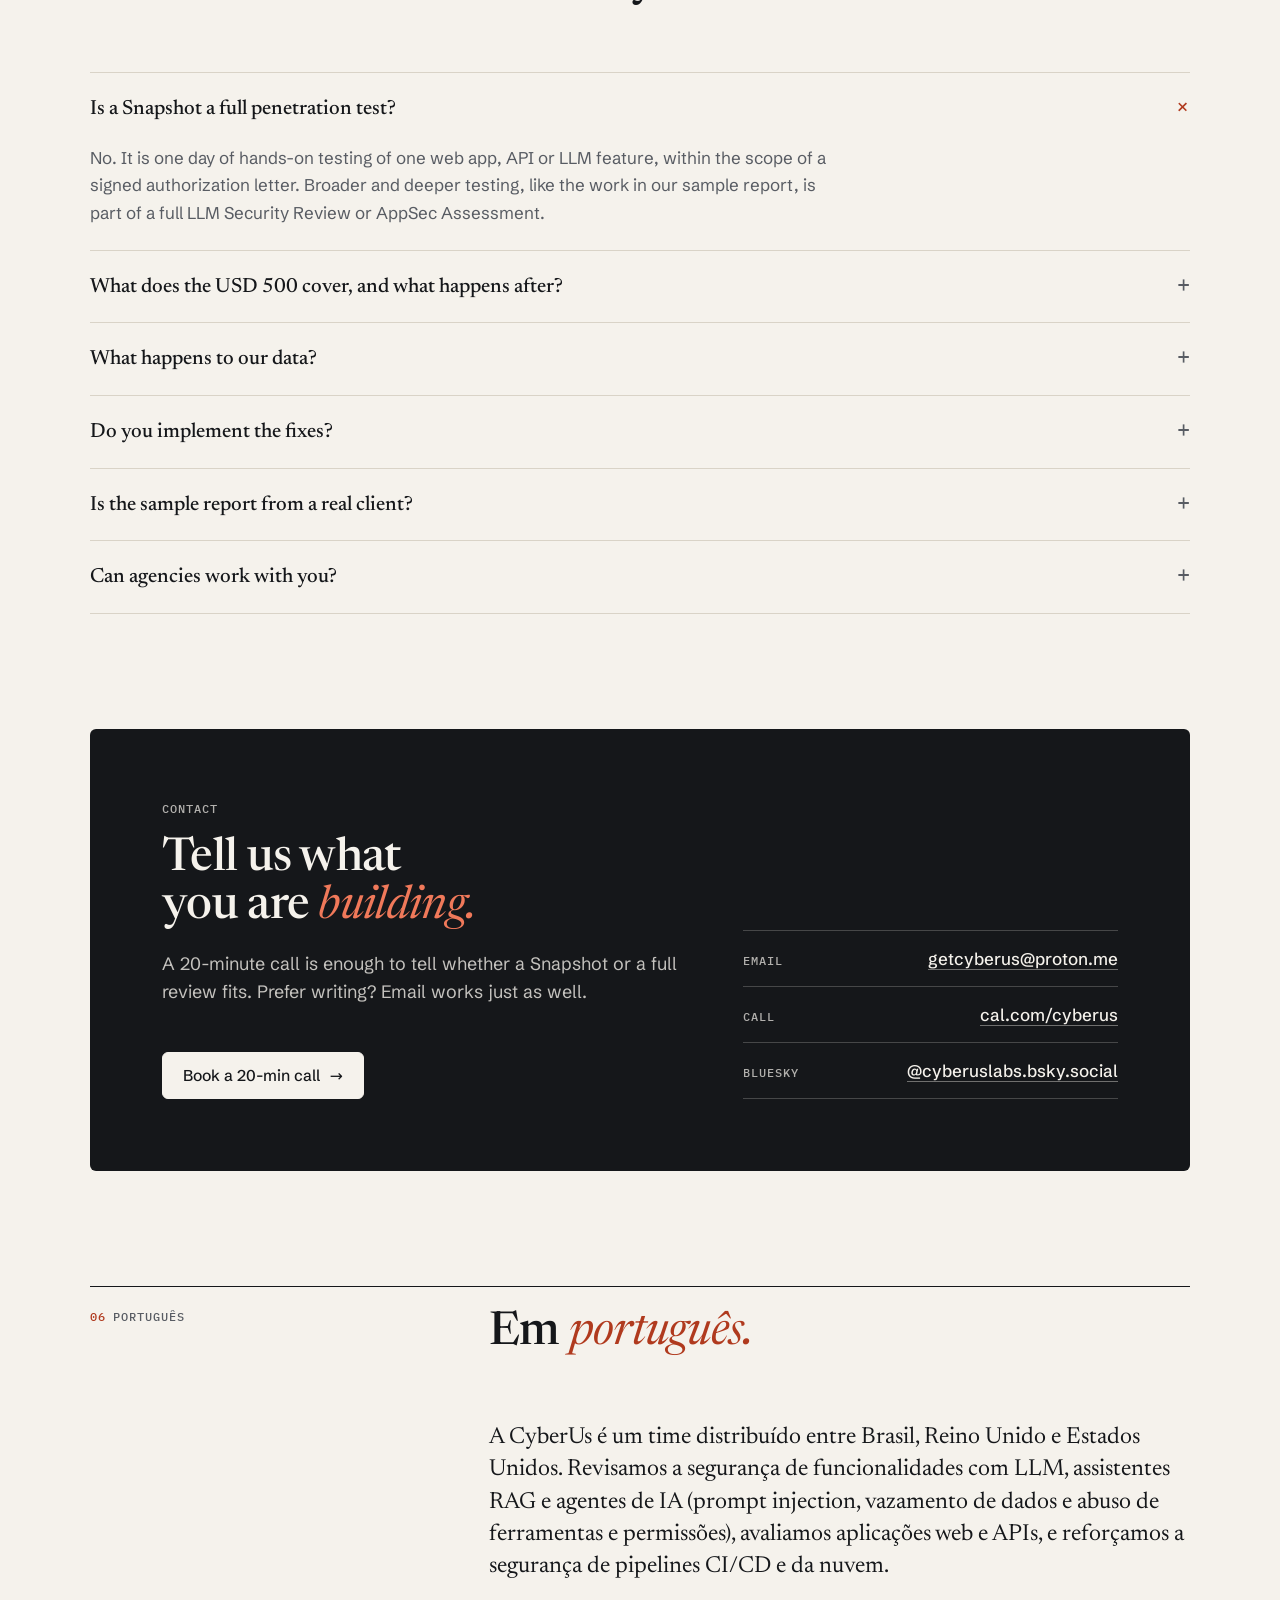
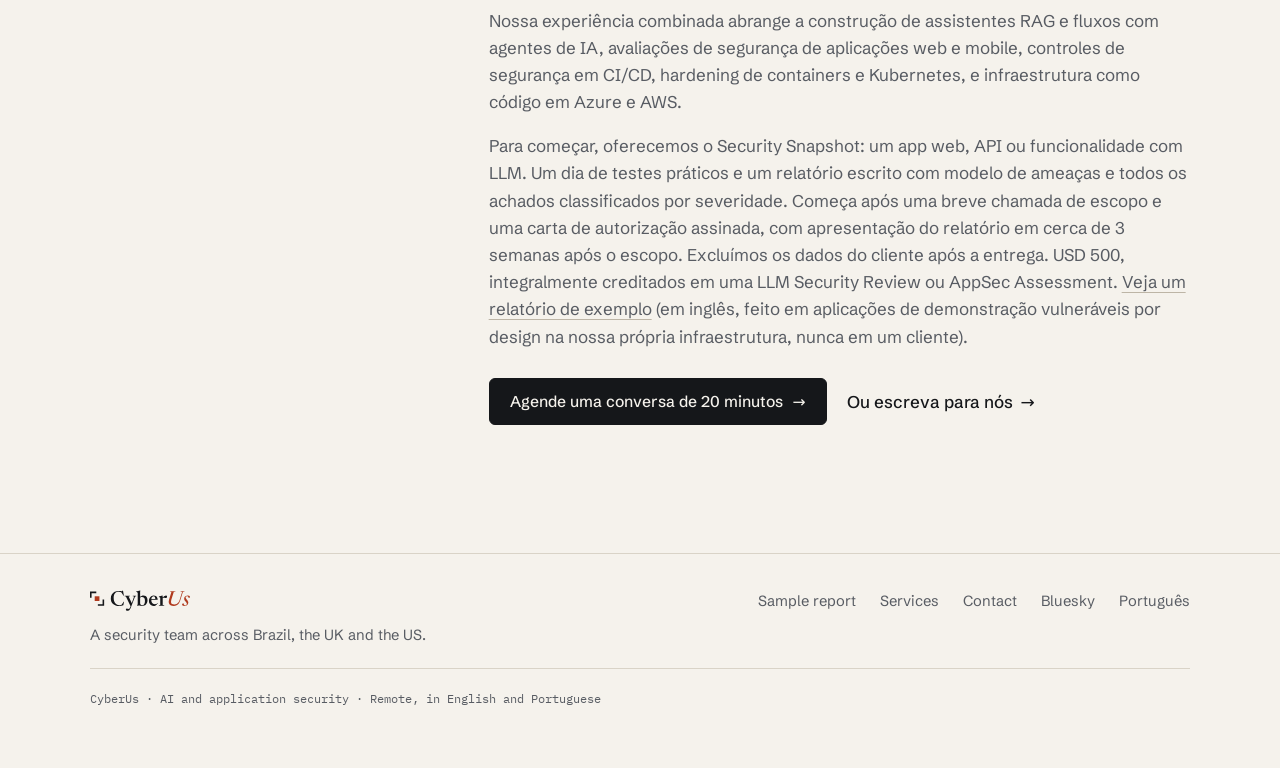
==== commit 17301906: "Publish CyberUs redesign (v2)" ====
--- a/index.html
+++ b/index.html
@@ -4,121 +4,192 @@
 <meta charset="utf-8">
 <meta name="viewport" content="width=device-width, initial-scale=1">
 <title>CyberUs: LLM, RAG and application security reviews</title>
-<meta name="description" content="CyberUs is a team across Brazil, the UK and the US. We review LLM features, RAG assistants and AI agents for security, run AppSec assessments, and harden CI/CD and cloud. Start with a 1-day Security Snapshot.">
-<!-- Hosting: free GitHub Pages under the getcyberus org (domain purchase on hold as of 2 Nov 2026). If a custom domain is bought later, update canonical and og:url. -->
+<meta name="description" content="CyberUs is a team across Brazil, the UK and the US. We review LLM features, RAG assistants and AI agents for security, run AppSec assessments, and harden CI/CD and cloud. Start with a Security Snapshot.">
+<!-- Hosting: GitHub Pages under the getcyberus org. If a custom domain is added later, update canonical, og:url and og:image. -->
 <link rel="canonical" href="https://getcyberus.github.io/">
 <meta property="og:type" content="website">
 <meta property="og:site_name" content="CyberUs">
 <meta property="og:title" content="CyberUs: LLM, RAG and application security reviews">
-<meta property="og:description" content="A team across Brazil, the UK and the US. Security reviews for LLM features, RAG assistants and AI agents, plus AppSec, DevSecOps and cloud hardening. Start with a 1-day Security Snapshot.">
+<meta property="og:description" content="A team across Brazil, the UK and the US. Security reviews for LLM features, RAG assistants and AI agents, plus AppSec, DevSecOps and cloud hardening. Start with a Security Snapshot.">
 <meta property="og:url" content="https://getcyberus.github.io/">
+<meta property="og:image" content="https://getcyberus.github.io/assets/og-image.png">
+<meta property="og:image:width" content="1200">
+<meta property="og:image:height" content="630">
+<meta property="og:image:alt" content="CyberUs: LLM, RAG and application security reviews">
 <meta property="og:locale" content="en_US">
 <meta property="og:locale:alternate" content="pt_BR">
-<!-- TODO: add og:image (1200x630, no logos of clients or badges) once a brand image exists; add twitter:site once the X handle is created. -->
-<meta name="twitter:card" content="summary">
+<meta name="twitter:card" content="summary_large_image">
 <meta name="twitter:title" content="CyberUs: LLM, RAG and application security reviews">
-<meta name="twitter:description" content="Security reviews for LLM features, RAG assistants and AI agents, plus AppSec, DevSecOps and cloud hardening. Start with a 1-day Security Snapshot.">
-<meta name="theme-color" content="#0d0f14">
-<link rel="icon" href="data:image/svg+xml,%3Csvg xmlns='http://www.w3.org/2000/svg' viewBox='0 0 32 32'%3E%3Crect width='32' height='32' rx='6' fill='%230d0f14'/%3E%3Ctext x='16' y='22' font-family='Arial' font-size='16' text-anchor='middle' fill='%23e0533d'%3ECU%3C/text%3E%3C/svg%3E">
-<style>
-:root{--bg:#0d0f14;--card:#161a22;--fg:#e8eaf0;--mute:#9aa3b2;--acc:#e0533d;--line:#252b36}
-*{box-sizing:border-box}
-body{margin:0;background:var(--bg);color:var(--fg);font:16px/1.6 system-ui,-apple-system,Segoe UI,Roboto,sans-serif}
-h1,h2,h3,.logo{font-weight:500}
-.wrap{max-width:960px;margin:0 auto;padding:0 20px}
-header{border-bottom:1px solid var(--line)}
-header .wrap{display:flex;justify-content:space-between;align-items:center;flex-wrap:wrap;padding:18px 20px}
-.logo{font-size:22px;letter-spacing:.5px}.logo span{color:var(--acc)}
-nav a{color:var(--mute);margin-left:16px;text-decoration:none;font-size:14px}nav a:hover{color:var(--fg)}
-.hero{padding:64px 0 32px}
-.hero h1{font-size:40px;line-height:1.15;margin:0 0 14px}
-.hero p{color:var(--mute);font-size:18px;max-width:700px;margin:0 0 24px}
-.btn{display:inline-block;background:var(--acc);color:#fff;text-decoration:none;padding:12px 20px;border-radius:8px;font-size:16px}
-.btn.ghost{background:transparent;border:1px solid var(--line);color:var(--fg);margin-left:10px}
-h2{font-size:26px;margin:56px 0 16px}
-.grid{display:grid;grid-template-columns:repeat(auto-fit,minmax(270px,1fr));gap:16px}
-.card{background:var(--card);border:1px solid var(--line);border-radius:12px;padding:18px}
-.card h3{margin:0 0 4px;font-size:18px}
-.card .meta{display:block;color:var(--acc);font-size:13px;margin-bottom:8px}
-.card p{margin:0;color:#c9ceda;font-size:15px}
-.offer{border:1px solid var(--acc);border-radius:12px;padding:24px;background:rgba(224,83,61,.06)}
-.offer h2{margin-top:0}
-.offer .price{font-size:20px;margin:16px 0}
-ul{padding-left:20px}li{margin-bottom:6px}
-ol.steps{padding-left:20px}ol.steps li{margin-bottom:10px}
-.mute{color:var(--mute)}
-.contact{font-size:18px}
-a{color:#ff8a73}
-.lang{border-top:1px solid var(--line);margin-top:64px;padding-top:8px}
-footer{border-top:1px solid var(--line);margin-top:56px;padding:20px 0;color:var(--mute);font-size:13px}
-</style>
+<meta name="twitter:description" content="Security reviews for LLM features, RAG assistants and AI agents, plus AppSec, DevSecOps and cloud hardening. Start with a Security Snapshot.">
+<meta name="twitter:image" content="https://getcyberus.github.io/assets/og-image.png">
+<!-- TODO: add twitter:site once the X handle exists. -->
+<meta name="theme-color" content="#F5F2EC" data-dynamic>
+<script>(function(){var t;try{t=localStorage.getItem('cu-theme')}catch(e){}if(t!=='light'&&t!=='dark'){t=window.matchMedia&&matchMedia('(prefers-color-scheme: dark)').matches?'dark':'light'}document.documentElement.setAttribute('data-theme',t);var m=document.querySelector('meta[name="theme-color"]');if(m)m.setAttribute('content',t==='dark'?'#101113':'#F5F2EC')})();</script>
+<link rel="icon" href="assets/favicon.svg" type="image/svg+xml">
+<link rel="icon" href="assets/favicon-32.png" sizes="32x32" type="image/png">
+<link rel="apple-touch-icon" href="assets/apple-touch-icon.png">
+<link rel="preload" href="assets/fonts/newsreader-roman.woff2" as="font" type="font/woff2" crossorigin>
+<link rel="preload" href="assets/fonts/schibsted-grotesk.woff2" as="font" type="font/woff2" crossorigin>
+<link rel="stylesheet" href="assets/site.css">
+<script src="assets/theme.js" defer></script>
 </head>
 <body>
-<header><div class="wrap">
-<div class="logo">Cyber<span>Us</span></div>
-<nav><a href="#snapshot">Security Snapshot</a><a href="#services">Services</a><a href="#how">How we work</a><a href="#contact">Contact</a><a href="#pt">Português</a></nav>
-</div></header>
+<a class="skip" href="#main">Skip to content</a>
+<header class="site-head">
+<div class="wrap">
+<a class="brand" href="./" aria-label="CyberUs home"><svg class="wm" viewBox="0 -30 191.3 42" aria-hidden="true" focusable="false"><path d="M1.5 -16.5V-25.5H10.5M25.5 -10.5V-1.5H16.5" fill="none" stroke="currentColor" stroke-width="3" stroke-linecap="square"/><rect x="9" y="-18" width="9" height="9" fill="var(--accent)"/><g transform="translate(38 0)"><path fill="currentColor" d="M18 -1Q19.4 -1 20.8 -1.4Q22.1 -1.8 23.5 -2.7L22.5 -1.8L26.1 -7.8H26.9L25.7 -0.8Q23.8 -0.2 21.8 0.1Q19.7 0.5 17.4 0.5Q13.9 0.5 11 -0.5Q8.1 -1.4 6.1 -3.2Q4 -5.1 2.8 -7.8Q1.7 -10.4 1.7 -13.9Q1.7 -18.2 3.6 -21.5Q5.6 -24.7 9.1 -26.5Q12.7 -28.3 17.5 -28.3Q19 -28.3 20.3 -28.1Q21.7 -27.9 23.4 -27.5L22.1 -27.2L24.6 -29H25L26.7 -19.1L25.9 -18.9L21.8 -25.7L23 -24.4Q21.3 -25.7 19.8 -26.2Q18.3 -26.7 16.7 -26.7Q14.5 -26.7 12.8 -26Q11.1 -25.3 9.8 -23.9Q8.6 -22.5 7.9 -20.3Q7.2 -18.1 7.2 -15.1Q7.2 -11.6 8 -9Q8.9 -6.4 10.3 -4.6Q11.8 -2.8 13.8 -1.9Q15.8 -1 18 -1Z M42.1 -4.1 39.7 1.3 30.5 -17.4 28.1 -18.3V-19H38.3V-18.2L35.7 -17.5ZM33.4 9.8Q32.1 9.8 31.3 9.2Q30.5 8.5 30.5 7.3Q30.5 6.6 30.7 6.2Q30.9 5.8 31.3 5.6Q31.6 5.3 32 5.3Q32.3 5.3 32.7 5.5Q33 5.7 33.6 5.9Q34.1 6.2 34.9 6.2Q35.6 6.2 36.2 5.9Q36.9 5.7 37.4 5.1Q37.9 4.5 38.4 3.4L40.1 -0.8L41.3 -3.8L46.2 -17.6L43.6 -18.2V-19H50.2V-18.2L48 -17.6L40 3.2Q39 5.8 38 7.2Q37 8.7 35.9 9.3Q34.8 9.8 33.4 9.8Z M54.4 -1.2 56.7 -1.4 52.8 0.6 52.3 0.4 53.1 -4.3V-24.6Q52.8 -24.9 52.4 -25.2Q51.9 -25.6 51.3 -26Q50.7 -26.3 50 -26.8V-27.3L57.6 -29.2H58L57.7 -25.5V-4.9Q57.7 -3.8 58.3 -2.9Q58.8 -2 59.7 -1.5Q60.6 -1 61.9 -1Q63.4 -1 64.6 -1.9Q65.7 -2.8 66.3 -4.6Q66.9 -6.4 66.9 -9.1Q66.9 -11.7 66.3 -13.3Q65.7 -15 64.5 -15.8Q63.3 -16.6 61.6 -16.6Q60.7 -16.6 59.8 -16.4Q58.9 -16.2 58.2 -15.8Q57.4 -15.4 56.6 -14.7L56.3 -15.6Q57.5 -16.7 58.5 -17.4Q59.6 -18.2 60.5 -18.6Q61.4 -19.1 62.3 -19.3Q63.1 -19.5 63.9 -19.5Q66.5 -19.5 68.2 -18.4Q70 -17.3 70.9 -15.3Q71.8 -13.3 71.8 -10.5Q71.8 -7.9 71 -5.9Q70.2 -3.8 68.8 -2.4Q67.3 -1 65.4 -0.3Q63.4 0.5 61.2 0.5Q60 0.5 58.9 0.3Q57.8 0.1 56.7 -0.2Q55.6 -0.6 54.4 -1.2Z M83.8 -19.5Q86 -19.5 87.6 -18.6Q89.2 -17.6 90.1 -15.9Q91.1 -14.1 91.3 -11.6H78.3L78.3 -13L88.8 -13.3L86.7 -12.3Q86.6 -14.3 86.2 -15.6Q85.8 -16.8 85.1 -17.4Q84.4 -18 83.3 -18Q82 -18 81.1 -17.3Q80.1 -16.6 79.6 -15Q79.1 -13.5 79.1 -11Q79.1 -8.3 79.9 -6.5Q80.7 -4.7 82.3 -3.8Q83.8 -2.9 85.9 -2.9Q86.9 -2.9 87.8 -3.1Q88.7 -3.4 89.5 -3.9Q90.3 -4.4 91.1 -5.1L91.5 -4.6Q90.3 -2.8 89.1 -1.7Q87.9 -0.6 86.5 -0.1Q85.2 0.5 83.5 0.5Q80.9 0.5 78.9 -0.7Q76.8 -1.9 75.7 -4.1Q74.5 -6.2 74.5 -9.2Q74.5 -12 75.6 -14.3Q76.7 -16.6 78.8 -18.1Q80.9 -19.5 83.8 -19.5Z M107 -19.4Q108 -19.4 108.6 -18.8Q109.1 -18.2 109.1 -17.2Q109.1 -16.1 108.3 -15.3Q107.6 -14.6 106.5 -14.6Q105.9 -14.6 105.4 -14.8Q104.9 -14.9 104.4 -15Q103.8 -15.2 103.2 -15.2Q102.7 -15.2 102.2 -15Q101.7 -14.9 101.2 -14.6Q100.7 -14.3 100.3 -13.9L100.1 -14.8Q101.4 -16.2 102.5 -17.1Q103.5 -18 104.3 -18.5Q105.1 -19 105.7 -19.2Q106.4 -19.4 107 -19.4ZM100.8 -15.6V-1.5L103.7 -0.7V0H93.5V-0.7L96.1 -1.5V-15Q95.8 -15.3 95.5 -15.6Q95.1 -15.8 94.6 -16.1Q94.1 -16.5 93.4 -16.9V-17.4L100.3 -19.6H100.6Z"/><path fill="var(--accent)" d="M117.3 -11.3Q116.4 -8.2 116.8 -6.2Q117.1 -4.2 118.7 -3.2Q120.3 -2.3 123.1 -2.3Q125.4 -2.3 127.3 -3.1Q129.2 -4 130.6 -5.9Q132.1 -7.8 133.1 -11L137.8 -26.3L134.5 -27.2L134.7 -27.8H142.8L142.7 -27.2L139.3 -26.3L134.4 -10.2Q133.2 -6.4 131.5 -4.1Q129.8 -1.7 127.4 -0.7Q125 0.4 121.9 0.4Q118.1 0.4 115.7 -0.9Q113.2 -2.3 112.5 -5Q111.8 -7.7 113 -11.8L117.4 -26.3L114.5 -27.2L114.7 -27.8H125.5L125.3 -27.2L121.9 -26.3Z M140.6 -4.5Q140.8 -3.7 141 -3.1Q141.2 -2.5 141.6 -1.9Q142 -1.3 142.5 -1Q143 -0.8 143.5 -0.8Q144.6 -0.8 145.3 -1.2Q146.1 -1.5 146.5 -2.1Q146.9 -2.8 146.9 -3.7Q146.9 -4.2 146.7 -4.9Q146.5 -5.5 145.9 -6.3Q145.4 -7.1 144.4 -8.2Q143.4 -9.2 142.8 -10.1Q142.3 -11 142 -11.8Q141.8 -12.6 141.8 -13.4Q141.8 -15.1 142.6 -16.4Q143.5 -17.8 145 -18.6Q146.5 -19.4 148.6 -19.4Q150.2 -19.4 151.1 -19.1Q152 -18.7 152.4 -18.1Q152.8 -17.5 152.8 -16.7Q152.8 -16.1 152.6 -15.7Q152.3 -15.2 151.7 -15Q151.1 -14.8 150.2 -14.8Q150.2 -15.6 150 -16.2Q149.8 -16.7 149.4 -17.2Q149 -17.8 148.5 -18Q148.1 -18.2 147.5 -18.2Q146.1 -18.2 145.4 -17.6Q144.6 -16.9 144.6 -15.7Q144.6 -15.1 144.8 -14.5Q145 -14 145.6 -13.2Q146.1 -12.4 147.1 -11.3Q148 -10.2 148.6 -9.2Q149.2 -8.3 149.4 -7.5Q149.7 -6.7 149.7 -5.9Q149.7 -4.2 148.7 -2.7Q147.8 -1.3 146.1 -0.4Q144.5 0.4 142.3 0.4Q140.7 0.4 139.7 0.1Q138.7 -0.3 138.3 -0.9Q137.8 -1.6 137.8 -2.3Q137.8 -3 138.1 -3.5Q138.4 -4 139.1 -4.2Q139.7 -4.5 140.6 -4.5Z"/></g></svg></a>
+<nav class="nav" aria-label="Primary"><a href="#snapshot">Snapshot</a><a href="#services">Services</a><a href="#how">How we work</a><a href="#faq">Questions</a><a href="#contact">Contact</a><a href="#pt">Português</a></nav>
+<div class="head-actions"><button class="toggle" type="button" data-theme-toggle aria-label="Switch theme" title="Switch theme"><svg viewBox="0 0 20 20" aria-hidden="true"><circle cx="10" cy="10" r="7.25" fill="none" stroke="currentColor" stroke-width="1.5"/><path d="M10 2.75a7.25 7.25 0 0 1 0 14.5z" fill="currentColor"/></svg></button><a class="btn sm" href="https://cal.com/cyberus/20-min-discovery-call">Book a call</a></div>
+</div>
+<nav class="subnav" aria-label="Sections"><div class="wrap"><a href="#snapshot">Snapshot</a><a href="#services">Services</a><a href="#how">How we work</a><a href="#faq">Questions</a><a href="#contact">Contact</a><a href="#pt">Português</a></div></nav>
+</header>
 
-<main class="wrap">
-<section id="en" lang="en">
+<main id="main">
+<div class="hero"><div class="wrap">
+<div class="hero-grid">
+<div>
+<p class="label">AI and application security &middot; <span style="white-space:nowrap">Brazil, UK, US</span></p>
+<h1>Security for the AI features and apps you are <em>about to ship.</em></h1>
+<p class="lede">We review LLM features, RAG assistants and AI agents for prompt injection, data leakage and tool misuse, assess web apps and APIs, and harden CI/CD and cloud. Fixed scope, clear reports, prioritized remediation guidance.</p>
+<div class="actions">
+<a class="btn" href="https://cal.com/cyberus/20-min-discovery-call">Book a 20-min call <span class="arr" aria-hidden="true">&rarr;</span></a>
+<a class="tlink" href="sample-snapshot/">See a sample report <span class="arr" aria-hidden="true">&rarr;</span></a>
+</div>
+</div>
+<figure class="sheet" style="margin:0" aria-label="Excerpt from our sample report">
+<div class="sheet-top"><span class="label">Sample report &middot; excerpt</span><span class="stamp">Sample</span></div>
+<div class="sheet-body">
+<span class="meta">CHAT-02 &middot; test chatbot</span>
+<h3>Indirect prompt injection through a retrieved document</h3>
+<dl><dt>Severity</dt><dd><span class="sev m">Medium</span></dd><dt>CVSS v3.1</dt><dd>4.6</dd><dt>Target</dt><dd>Our own test chatbot</dd></dl>
+<p><strong>What we found.</strong> A document simulating a customer-uploaded review contains hidden instructions. When a different user asks an ordinary question, the assistant follows them instead of answering.</p>
+<p><strong>Remediation guidance.</strong> Treat retrieved and uploaded content as untrusted data, and limit what the assistant may do after reading it.</p>
+</div>
+<figcaption class="sheet-foot">From our sample report, run on our own intentionally vulnerable demo apps. Not client work.</figcaption>
+</figure>
+</div>
+<ul class="facts">
+<li><b>Fixed price</b>Every service is quoted after a 20-minute call.</li>
+<li><b>Authorized first</b>Signed scope and testing authorization before any testing.</li>
+<li><b>Least privilege</b>Time-boxed access, and we delete client data after delivery.</li>
+<li><b>Two languages</b>English and Portuguese, overlapping European and US hours.</li>
+</ul>
+</div></div>
 
-<div class="hero">
-<h1>Security for the AI features and apps you are about to ship.</h1>
-<p>CyberUs is a team across Brazil, the UK and the US. We review LLM features, RAG assistants and AI agents for prompt injection, data leakage and tool misuse, assess web apps and APIs, and harden CI/CD and cloud. Fixed scope, clear reports, prioritized remediation guidance.</p>
-<a class="btn" href="https://cal.com/cyberus/20-min-discovery-call">Book a 20-min call</a><a class="btn ghost" href="#snapshot">See the Security Snapshot</a><a class="btn ghost" href="sample-snapshot/">See a sample report</a>
+<section id="snapshot"><div class="wrap">
+<div class="sec-head"><p class="label"><span class="n">01</span>Security Snapshot</p><div><h2>Start small. Start with a <em>Snapshot.</em></h2><p class="lede">A small first step before a full review: one web app, API or LLM feature, and one day of hands-on testing.</p></div></div>
+<div class="snap">
+<div class="copy">
+<p>Security Snapshot: one web app, API or LLM feature. One day of hands-on testing plus a written report with a threat model and every finding ranked by severity.</p>
+<p class="muted">It starts after a short scoping call and a signed authorization letter, with a report readout within about 3 weeks of scoping. We delete client data after delivery. Broader and deeper testing is part of the full reviews.</p>
+<p class="note">The sample report was produced on intentionally vulnerable demo apps on our own infrastructure, never a client. <a href="sample-snapshot/">See the sample</a>.</p>
+</div>
+<div>
+<dl class="spec">
+<div class="spec-row"><dt>Scope</dt><dd>One web app, API or LLM feature</dd></div>
+<div class="spec-row"><dt>Testing</dt><dd>One day of hands-on testing</dd></div>
+<div class="spec-row"><dt>You get</dt><dd>A written report with a threat model and every finding ranked by severity</dd></div>
+<div class="spec-row"><dt>Starts</dt><dd>After a short scoping call and a signed authorization letter</dd></div>
+<div class="spec-row"><dt>Readout</dt><dd>Report readout within about 3 weeks of scoping</dd></div>
+<div class="spec-row"><dt>Data</dt><dd>We delete client data after delivery</dd></div>
+<div class="spec-row"><dt>Then</dt><dd>If a next step makes sense, we recommend one with a fixed quote</dd></div>
+</dl>
+<div class="price"><div class="amt"><small>USD</small>500</div><p>USD 500, fully credited toward an LLM Security Review or AppSec Assessment.</p></div>
+<div class="actions"><a class="btn" href="https://cal.com/cyberus/20-min-discovery-call">Book a 20-min scoping call <span class="arr" aria-hidden="true">&rarr;</span></a><a class="tlink" href="sample-snapshot/">See a sample report <span class="arr" aria-hidden="true">&rarr;</span></a></div>
+</div>
+</div>
+</div></section>
+
+<section id="services"><div class="wrap">
+<div class="sec-head"><p class="label"><span class="n">02</span>Services</p><div><h2>Fixed scope. <em>Fixed price,</em> quoted after the call.</h2><p class="lede">Every service below is fixed price, quoted after the call. Scope and duration are agreed in writing before we start.</p></div></div>
+<ol class="svc">
+<li><span class="idx">A.1</span><div><h3>LLM Security Review</h3><span class="meta">1 LLM feature or agent &middot; 3 days</span></div><p>Prompt injection (direct and indirect), data leakage, tool and permission abuse, and logging. Delivered as a report with prioritized remediation guidance.</p></li>
+<li><span class="idx">A.2</span><div><h3>LLM, RAG and Agent Red Team</h3><span class="meta">Up to 3 features or agents &middot; 1 to 2 weeks</span></div><p>The LLM Security Review scope applied to up to 3 features or agents, with adversarial testing of prompts, retrieval and tool use. Delivered as a report with prioritized remediation guidance.</p></li>
+<li><span class="idx">B.1</span><div><h3>AppSec Quick Assessment</h3><span class="meta">1 web app or API &middot; 5 days</span></div><p>Authenticated testing against the OWASP Top 10 and OWASP ASVS Level 1, covering access control, authentication, input handling and configuration.</p></li>
+<li><span class="idx">B.2</span><div><h3>DevSecOps Pipeline Gates</h3><span class="meta">1 repo or pipeline &middot; 3 to 5 days</span></div><p>SAST, dependency scanning, secrets detection, IaC and container scanning in your CI/CD, plus a short policy document for your team.</p></li>
+<li><span class="idx">B.3</span><div><h3>Cloud and Kubernetes Hardening</h3><span class="meta">1 AWS or Azure account, or 1 cluster &middot; 5 days</span></div><p>A CIS-based review of identity and access, network exposure and configuration, with a prioritized fix list.</p></li>
+<li><span class="idx">C.1</span><div><h3>RAG and Agent Discovery Sprint</h3><span class="meta">1 use case &middot; 2 weeks</span></div><p>A working prototype on your documents, an evaluation set, and a quoted build plan, with security designed in from the start.</p></li>
+</ol>
+<div class="svc-foot"><p style="margin:0">Need the fixes implemented, or ongoing security help? Implementation and monthly support are available as separate, quoted engagements.</p></div>
+</div></section>
+
+<section id="how"><div class="wrap">
+<div class="sec-head"><p class="label"><span class="n">03</span>How we work</p><div><h2>Plain process, <em>written down</em> before we start.</h2></div></div>
+<ol class="steps">
+<li><h3>A 20-minute call</h3><p>To understand what you are shipping, your stack and your deadline.</p></li>
+<li><h3>Written scope, fixed price</h3><p>Before any testing, we sign the scope and a testing authorization with you.</p></li>
+<li><h3>Least-privilege access</h3><p>Time-boxed access. We are happy to sign your NDA, and we delete client data after delivery.</p></li>
+<li><h3>A clear report</h3><p>What we found, why it matters, and what to fix first.</p></li>
+</ol>
+<div class="standards">
+<p>Our methods follow public standards: OWASP ASVS and WSTG for web apps and APIs, the OWASP Top 10 for LLM Applications for AI features, and CIS Benchmarks for cloud and Kubernetes.</p>
+<ul class="tags" aria-label="Standards we follow"><li>OWASP ASVS</li><li>OWASP WSTG</li><li>OWASP Top 10 for LLM Applications</li><li>CIS Benchmarks</li></ul>
+</div>
+</div></section>
+
+<section id="about"><div class="wrap">
+<div class="sec-head"><p class="label"><span class="n">04</span>About</p><div><h2>Where AI engineering and <em>security</em> meet.</h2></div></div>
+<div class="about">
+<ul class="places" aria-label="At a glance"><li><span>Team</span><span>Brazil, UK, US</span></li><li><span>Languages</span><span>English, Portuguese</span></li><li><span>Hours</span><span>European and US overlap</span></li><li><span>Engagements</span><span>Direct or white-label</span></li></ul>
+<div>
+<p class="big">CyberUs is a team across Brazil, the UK and the US. Our combined background spans building RAG assistants and agentic workflows, web and mobile application security assessments, CI/CD security gates, container and Kubernetes hardening, and infrastructure as code on Azure and AWS.</p>
+<div class="cols">
+<p style="margin:0">We work remotely in English and Portuguese, with overlap with both European and US working hours.</p>
+<p style="margin:0">Agencies can also work with us white-label.</p>
+</div>
+</div>
+</div>
+</div></section>
+
+<section id="faq"><div class="wrap">
+<div class="sec-head"><p class="label"><span class="n">05</span>Questions</p><div><h2>Before you <em>book.</em></h2></div></div>
+<div class="faq">
+<details open><summary>Is a Snapshot a full penetration test?</summary><div class="a"><p>No. It is one day of hands-on testing of one web app, API or LLM feature, within the scope of a signed authorization letter. Broader and deeper testing, like the work in our sample report, is part of a full LLM Security Review or AppSec Assessment.</p></div></details>
+<details><summary>What does the USD 500 cover, and what happens after?</summary><div class="a"><p>One web app, API or LLM feature. One day of hands-on testing plus a written report with a threat model and every finding ranked by severity. It starts after a short scoping call and a signed authorization letter, with a report readout within about 3 weeks of scoping. USD 500, fully credited toward an LLM Security Review or AppSec Assessment. We delete client data after delivery.</p></div></details>
+<details><summary>What happens to our data?</summary><div class="a"><p>We use least-privilege, time-boxed access and are happy to sign your NDA. We delete client data after delivery.</p></div></details>
+<details><summary>Do you implement the fixes?</summary><div class="a"><p>Our reviews deliver prioritized remediation guidance. If you want the fixes implemented, or ongoing security help, implementation and monthly support are available as separate, quoted engagements.</p></div></details>
+<details><summary>Is the sample report from a real client?</summary><div class="a"><p>No. It was produced on intentionally vulnerable demo apps on our own infrastructure: a local copy of OWASP Juice Shop and a deliberately vulnerable RAG chatbot we wrote for testing.</p></div></details>
+<details><summary>Can agencies work with you?</summary><div class="a"><p>Yes, white-label. We work remotely in English and Portuguese.</p></div></details>
+</div>
+</div></section>
+
+<section id="contact"><div class="wrap">
+<!-- CONTACT: the only place the email address appears on this page. Swap it here. -->
+<div class="contact" id="contact-card">
+<div>
+<p class="label" style="color:inherit;opacity:.7">Contact</p>
+<h2 style="margin-top:18px">Tell us what you are <em>building.</em></h2>
+<p class="lede">A 20-minute call is enough to tell whether a Snapshot or a full review fits. Prefer writing? Email works just as well.</p>
+<a class="btn" href="https://cal.com/cyberus/20-min-discovery-call">Book a 20-min call <span class="arr" aria-hidden="true">&rarr;</span></a>
+</div>
+<ul class="contact-list">
+<li><span class="k">Email</span><a href="mailto:getcyberus@proton.me">getcyberus@proton.me</a></li>
+<li><span class="k">Call</span><a href="https://cal.com/cyberus/20-min-discovery-call">cal.com/cyberus</a></li>
+<li><span class="k">Bluesky</span><a href="https://bsky.app/profile/cyberuslabs.bsky.social">@cyberuslabs.bsky.social</a></li>
+</ul>
 </div>
 
-<div class="offer" id="snapshot">
-<h2>Start with a Security Snapshot</h2>
-<p>A small first step before a full review. One web app, API or LLM feature. One day of hands-on testing plus a written report with a threat model and every finding ranked by severity.</p>
-<ul>
-<li>Starts after a short scoping call and a signed authorization letter.</li>
-<li>Report readout within about 3 weeks of scoping.</li>
-<li>If a next step makes sense, we recommend one with a fixed quote.</li>
-</ul>
-<p class="price">USD 500, fully credited toward an LLM Security Review or AppSec Assessment.</p>
-<a class="btn" href="https://cal.com/cyberus/20-min-discovery-call">Book a 20-min scoping call</a><a class="btn ghost" href="sample-snapshot/">See a sample report</a>
-<p class="mute" style="margin-top:14px">The sample report was produced on intentionally vulnerable demo apps on our own infrastructure, never a client.</p>
-</div>
+</div></section>
 
-<h2 id="services">Services</h2>
-<p class="mute">Every service below is fixed price, quoted after the call.</p>
-<div class="grid">
-<div class="card"><h3>LLM Security Review</h3><span class="meta">1 LLM feature or agent · 3 days</span><p>Prompt injection (direct and indirect), data leakage, tool and permission abuse, and logging. Delivered as a report with prioritized remediation guidance.</p></div>
-<div class="card"><h3>LLM, RAG and Agent Red Team</h3><span class="meta">Up to 3 features or agents · 1 to 2 weeks</span><p>The LLM Security Review scope applied to up to 3 features or agents, with adversarial testing of prompts, retrieval and tool use. Delivered as a report with prioritized remediation guidance.</p></div>
-<div class="card"><h3>AppSec Quick Assessment</h3><span class="meta">1 web app or API · 5 days</span><p>Authenticated testing against the OWASP Top 10 and OWASP ASVS Level 1, covering access control, authentication, input handling and configuration.</p></div>
-<div class="card"><h3>DevSecOps Pipeline Gates</h3><span class="meta">1 repo or pipeline · 3 to 5 days</span><p>SAST, dependency scanning, secrets detection, IaC and container scanning in your CI/CD, plus a short policy document for your team.</p></div>
-<div class="card"><h3>Cloud and Kubernetes Hardening</h3><span class="meta">1 AWS or Azure account, or 1 cluster · 5 days</span><p>A CIS-based review of identity and access, network exposure and configuration, with a prioritized fix list.</p></div>
-<div class="card"><h3>RAG and Agent Discovery Sprint</h3><span class="meta">1 use case · 2 weeks</span><p>A working prototype on your documents, an evaluation set, and a quoted build plan, with security designed in from the start.</p></div>
-</div>
-<p class="mute">Need the fixes implemented, or ongoing security help? Implementation and monthly support are available as separate, quoted engagements.</p>
-
-<h2 id="how">How we work</h2>
-<ol class="steps">
-<li>A 20-minute call to understand what you are shipping, your stack and your deadline.</li>
-<li>A written scope with a fixed price. Before any testing, we sign the scope and a testing authorization with you.</li>
-<li>Least-privilege, time-boxed access. We are happy to sign your NDA, and we delete client data after delivery.</li>
-<li>A clear report: what we found, why it matters, and what to fix first.</li>
-</ol>
-<p>Our methods follow public standards: OWASP ASVS and WSTG for web apps and APIs, the OWASP Top 10 for LLM Applications for AI features, and CIS Benchmarks for cloud and Kubernetes.</p>
-
-<h2>About CyberUs</h2>
-<p>CyberUs is a team across Brazil, the UK and the US, working where AI engineering and security meet. Our combined background spans building RAG assistants and agentic workflows, web and mobile application security assessments, CI/CD security gates, container and Kubernetes hardening, and infrastructure as code on Azure and AWS.</p>
-<p>We work remotely in English and Portuguese, with overlap with both European and US working hours. Agencies can also work with us white-label.</p>
-
-<h2 id="contact">Contact</h2>
-<p class="contact"><a href="https://cal.com/cyberus/20-min-discovery-call">Book a 20-min call</a> · <a href="mailto:getcyberus@proton.me">getcyberus@proton.me</a></p>
-</section>
-
-<section id="pt" lang="pt-BR" class="lang">
-<h2>Em português</h2>
+<section id="pt" lang="pt-BR"><div class="wrap">
+<div class="sec-head"><p class="label"><span class="n">06</span>Português</p><div><h2>Em <em>português.</em></h2></div></div>
+<div class="pt">
+<div></div>
+<div class="body">
 <p>A CyberUs é um time distribuído entre Brasil, Reino Unido e Estados Unidos. Revisamos a segurança de funcionalidades com LLM, assistentes RAG e agentes de IA (prompt injection, vazamento de dados e abuso de ferramentas e permissões), avaliamos aplicações web e APIs, e reforçamos a segurança de pipelines CI/CD e da nuvem.</p>
 <p>Nossa experiência combinada abrange a construção de assistentes RAG e fluxos com agentes de IA, avaliações de segurança de aplicações web e mobile, controles de segurança em CI/CD, hardening de containers e Kubernetes, e infraestrutura como código em Azure e AWS.</p>
-<p>Para começar, oferecemos o Security Snapshot: um app web, API ou funcionalidade com LLM. Um dia de testes práticos e um relatório escrito com modelo de ameaças e todos os achados classificados por severidade. Começa após uma breve chamada de escopo e uma carta de autorização assinada, com apresentação do relatório em cerca de 3 semanas após o escopo. USD 500, integralmente creditados em uma LLM Security Review ou AppSec Assessment. <a href="sample-snapshot/">Veja um relatório de exemplo</a> (em inglês, feito em aplicações de demonstração vulneráveis por design na nossa própria infraestrutura, nunca em um cliente).</p>
-<p class="contact"><a href="https://cal.com/cyberus/20-min-discovery-call">Agende uma conversa de 20 minutos</a> · <a href="mailto:getcyberus@proton.me">getcyberus@proton.me</a></p>
-</section>
+<p>Para começar, oferecemos o Security Snapshot: um app web, API ou funcionalidade com LLM. Um dia de testes práticos e um relatório escrito com modelo de ameaças e todos os achados classificados por severidade. Começa após uma breve chamada de escopo e uma carta de autorização assinada, com apresentação do relatório em cerca de 3 semanas após o escopo. Excluímos os dados do cliente após a entrega. USD 500, integralmente creditados em uma LLM Security Review ou AppSec Assessment. <a href="sample-snapshot/">Veja um relatório de exemplo</a> (em inglês, feito em aplicações de demonstração vulneráveis por design na nossa própria infraestrutura, nunca em um cliente).</p>
+<div class="actions" style="margin-top:28px"><a class="btn" href="https://cal.com/cyberus/20-min-discovery-call">Agende uma conversa de 20 minutos <span class="arr" aria-hidden="true">&rarr;</span></a><a class="tlink" href="#contact">Ou escreva para nós <span class="arr" aria-hidden="true">&rarr;</span></a></div>
+</div>
+</div>
+</div></section>
 </main>
-
-<footer><div class="wrap">CyberUs · Brazil, UK, US · <a href="mailto:getcyberus@proton.me">getcyberus@proton.me</a></div></footer>
+<footer class="site-foot">
+<div class="wrap">
+<div><a class="brand" href="./" aria-label="CyberUs home"><svg class="wm" viewBox="0 -30 191.3 42" aria-hidden="true" focusable="false"><path d="M1.5 -16.5V-25.5H10.5M25.5 -10.5V-1.5H16.5" fill="none" stroke="currentColor" stroke-width="3" stroke-linecap="square"/><rect x="9" y="-18" width="9" height="9" fill="var(--accent)"/><g transform="translate(38 0)"><path fill="currentColor" d="M18 -1Q19.4 -1 20.8 -1.4Q22.1 -1.8 23.5 -2.7L22.5 -1.8L26.1 -7.8H26.9L25.7 -0.8Q23.8 -0.2 21.8 0.1Q19.7 0.5 17.4 0.5Q13.9 0.5 11 -0.5Q8.1 -1.4 6.1 -3.2Q4 -5.1 2.8 -7.8Q1.7 -10.4 1.7 -13.9Q1.7 -18.2 3.6 -21.5Q5.6 -24.7 9.1 -26.5Q12.7 -28.3 17.5 -28.3Q19 -28.3 20.3 -28.1Q21.7 -27.9 23.4 -27.5L22.1 -27.2L24.6 -29H25L26.7 -19.1L25.9 -18.9L21.8 -25.7L23 -24.4Q21.3 -25.7 19.8 -26.2Q18.3 -26.7 16.7 -26.7Q14.5 -26.7 12.8 -26Q11.1 -25.3 9.8 -23.9Q8.6 -22.5 7.9 -20.3Q7.2 -18.1 7.2 -15.1Q7.2 -11.6 8 -9Q8.9 -6.4 10.3 -4.6Q11.8 -2.8 13.8 -1.9Q15.8 -1 18 -1Z M42.1 -4.1 39.7 1.3 30.5 -17.4 28.1 -18.3V-19H38.3V-18.2L35.7 -17.5ZM33.4 9.8Q32.1 9.8 31.3 9.2Q30.5 8.5 30.5 7.3Q30.5 6.6 30.7 6.2Q30.9 5.8 31.3 5.6Q31.6 5.3 32 5.3Q32.3 5.3 32.7 5.5Q33 5.7 33.6 5.9Q34.1 6.2 34.9 6.2Q35.6 6.2 36.2 5.9Q36.9 5.7 37.4 5.1Q37.9 4.5 38.4 3.4L40.1 -0.8L41.3 -3.8L46.2 -17.6L43.6 -18.2V-19H50.2V-18.2L48 -17.6L40 3.2Q39 5.8 38 7.2Q37 8.7 35.9 9.3Q34.8 9.8 33.4 9.8Z M54.4 -1.2 56.7 -1.4 52.8 0.6 52.3 0.4 53.1 -4.3V-24.6Q52.8 -24.9 52.4 -25.2Q51.9 -25.6 51.3 -26Q50.7 -26.3 50 -26.8V-27.3L57.6 -29.2H58L57.7 -25.5V-4.9Q57.7 -3.8 58.3 -2.9Q58.8 -2 59.7 -1.5Q60.6 -1 61.9 -1Q63.4 -1 64.6 -1.9Q65.7 -2.8 66.3 -4.6Q66.9 -6.4 66.9 -9.1Q66.9 -11.7 66.3 -13.3Q65.7 -15 64.5 -15.8Q63.3 -16.6 61.6 -16.6Q60.7 -16.6 59.8 -16.4Q58.9 -16.2 58.2 -15.8Q57.4 -15.4 56.6 -14.7L56.3 -15.6Q57.5 -16.7 58.5 -17.4Q59.6 -18.2 60.5 -18.6Q61.4 -19.1 62.3 -19.3Q63.1 -19.5 63.9 -19.5Q66.5 -19.5 68.2 -18.4Q70 -17.3 70.9 -15.3Q71.8 -13.3 71.8 -10.5Q71.8 -7.9 71 -5.9Q70.2 -3.8 68.8 -2.4Q67.3 -1 65.4 -0.3Q63.4 0.5 61.2 0.5Q60 0.5 58.9 0.3Q57.8 0.1 56.7 -0.2Q55.6 -0.6 54.4 -1.2Z M83.8 -19.5Q86 -19.5 87.6 -18.6Q89.2 -17.6 90.1 -15.9Q91.1 -14.1 91.3 -11.6H78.3L78.3 -13L88.8 -13.3L86.7 -12.3Q86.6 -14.3 86.2 -15.6Q85.8 -16.8 85.1 -17.4Q84.4 -18 83.3 -18Q82 -18 81.1 -17.3Q80.1 -16.6 79.6 -15Q79.1 -13.5 79.1 -11Q79.1 -8.3 79.9 -6.5Q80.7 -4.7 82.3 -3.8Q83.8 -2.9 85.9 -2.9Q86.9 -2.9 87.8 -3.1Q88.7 -3.4 89.5 -3.9Q90.3 -4.4 91.1 -5.1L91.5 -4.6Q90.3 -2.8 89.1 -1.7Q87.9 -0.6 86.5 -0.1Q85.2 0.5 83.5 0.5Q80.9 0.5 78.9 -0.7Q76.8 -1.9 75.7 -4.1Q74.5 -6.2 74.5 -9.2Q74.5 -12 75.6 -14.3Q76.7 -16.6 78.8 -18.1Q80.9 -19.5 83.8 -19.5Z M107 -19.4Q108 -19.4 108.6 -18.8Q109.1 -18.2 109.1 -17.2Q109.1 -16.1 108.3 -15.3Q107.6 -14.6 106.5 -14.6Q105.9 -14.6 105.4 -14.8Q104.9 -14.9 104.4 -15Q103.8 -15.2 103.2 -15.2Q102.7 -15.2 102.2 -15Q101.7 -14.9 101.2 -14.6Q100.7 -14.3 100.3 -13.9L100.1 -14.8Q101.4 -16.2 102.5 -17.1Q103.5 -18 104.3 -18.5Q105.1 -19 105.7 -19.2Q106.4 -19.4 107 -19.4ZM100.8 -15.6V-1.5L103.7 -0.7V0H93.5V-0.7L96.1 -1.5V-15Q95.8 -15.3 95.5 -15.6Q95.1 -15.8 94.6 -16.1Q94.1 -16.5 93.4 -16.9V-17.4L100.3 -19.6H100.6Z"/><path fill="var(--accent)" d="M117.3 -11.3Q116.4 -8.2 116.8 -6.2Q117.1 -4.2 118.7 -3.2Q120.3 -2.3 123.1 -2.3Q125.4 -2.3 127.3 -3.1Q129.2 -4 130.6 -5.9Q132.1 -7.8 133.1 -11L137.8 -26.3L134.5 -27.2L134.7 -27.8H142.8L142.7 -27.2L139.3 -26.3L134.4 -10.2Q133.2 -6.4 131.5 -4.1Q129.8 -1.7 127.4 -0.7Q125 0.4 121.9 0.4Q118.1 0.4 115.7 -0.9Q113.2 -2.3 112.5 -5Q111.8 -7.7 113 -11.8L117.4 -26.3L114.5 -27.2L114.7 -27.8H125.5L125.3 -27.2L121.9 -26.3Z M140.6 -4.5Q140.8 -3.7 141 -3.1Q141.2 -2.5 141.6 -1.9Q142 -1.3 142.5 -1Q143 -0.8 143.5 -0.8Q144.6 -0.8 145.3 -1.2Q146.1 -1.5 146.5 -2.1Q146.9 -2.8 146.9 -3.7Q146.9 -4.2 146.7 -4.9Q146.5 -5.5 145.9 -6.3Q145.4 -7.1 144.4 -8.2Q143.4 -9.2 142.8 -10.1Q142.3 -11 142 -11.8Q141.8 -12.6 141.8 -13.4Q141.8 -15.1 142.6 -16.4Q143.5 -17.8 145 -18.6Q146.5 -19.4 148.6 -19.4Q150.2 -19.4 151.1 -19.1Q152 -18.7 152.4 -18.1Q152.8 -17.5 152.8 -16.7Q152.8 -16.1 152.6 -15.7Q152.3 -15.2 151.7 -15Q151.1 -14.8 150.2 -14.8Q150.2 -15.6 150 -16.2Q149.8 -16.7 149.4 -17.2Q149 -17.8 148.5 -18Q148.1 -18.2 147.5 -18.2Q146.1 -18.2 145.4 -17.6Q144.6 -16.9 144.6 -15.7Q144.6 -15.1 144.8 -14.5Q145 -14 145.6 -13.2Q146.1 -12.4 147.1 -11.3Q148 -10.2 148.6 -9.2Q149.2 -8.3 149.4 -7.5Q149.7 -6.7 149.7 -5.9Q149.7 -4.2 148.7 -2.7Q147.8 -1.3 146.1 -0.4Q144.5 0.4 142.3 0.4Q140.7 0.4 139.7 0.1Q138.7 -0.3 138.3 -0.9Q137.8 -1.6 137.8 -2.3Q137.8 -3 138.1 -3.5Q138.4 -4 139.1 -4.2Q139.7 -4.5 140.6 -4.5Z"/></g></svg></a><p style="margin:0">A security team across Brazil, the UK and the US.</p></div>
+<nav aria-label="Footer"><a href="sample-snapshot/">Sample report</a><a href="#services">Services</a><a href="#contact">Contact</a><a href="https://bsky.app/profile/cyberuslabs.bsky.social">Bluesky</a><a href="#pt">Português</a></nav>
+<p class="fine">CyberUs · AI and application security · Remote, in English and Portuguese</p>
+</div>
+</footer>
 </body>
 </html>
--- a/assets/site.css
+++ b/assets/site.css
@@ -0,0 +1,298 @@
+/* CyberUs v2 — shared styles. Tokens first; everything else reads from them. */
+@font-face{font-family:"Newsreader";src:url(fonts/newsreader-roman.woff2) format("woff2");font-weight:400 600;font-style:normal;font-display:swap}
+@font-face{font-family:"Newsreader";src:url(fonts/newsreader-italic.woff2) format("woff2");font-weight:400 500;font-style:italic;font-display:swap}
+@font-face{font-family:"Schibsted Grotesk";src:url(fonts/schibsted-grotesk.woff2) format("woff2");font-weight:400 600;font-style:normal;font-display:swap}
+@font-face{font-family:"IBM Plex Mono";src:url(fonts/plex-mono-400.woff2) format("woff2");font-weight:400;font-style:normal;font-display:swap}
+@font-face{font-family:"IBM Plex Mono";src:url(fonts/plex-mono-500.woff2) format("woff2");font-weight:500;font-style:normal;font-display:swap}
+
+:root{
+  --bg:#F5F2EC; --surface:#FBFAF7; --sunk:#ECE7DE;
+  --ink:#15171A; --muted:#585C63; --line:#D9D3C7; --line-strong:#BDB5A6;
+  --accent:#B03A1E; --on-accent:#FFFFFF; --accent-wash:rgba(176,58,30,.07);
+  --crit:#A3261A; --high:#965200; --med:#6E5E00;
+  --shadow:0 1px 0 rgba(21,23,26,.04),0 12px 32px -18px rgba(21,23,26,.22);
+  --serif:"Newsreader",Georgia,"Times New Roman",serif;
+  --sans:"Schibsted Grotesk",ui-sans-serif,system-ui,-apple-system,"Segoe UI",sans-serif;
+  --mono:"IBM Plex Mono",ui-monospace,SFMono-Regular,Menlo,Consolas,monospace;
+  --wrap:1180px; --gutter:clamp(20px,4vw,40px);
+  --ease:cubic-bezier(.2,.7,.2,1);
+  color-scheme:light;
+}
+:root[data-theme="dark"]{
+  --bg:#101113; --surface:#17191C; --sunk:#0B0C0D;
+  --ink:#ECE7DD; --muted:#A29E96; --line:#2B2D31; --line-strong:#3D4046;
+  --accent:#F0795A; --on-accent:#101113; --accent-wash:rgba(240,121,90,.08);
+  --crit:#FF8A75; --high:#F2A35E; --med:#D8C170;
+  --shadow:0 1px 0 rgba(0,0,0,.3),0 18px 40px -20px rgba(0,0,0,.7);
+  color-scheme:dark;
+}
+@media (prefers-color-scheme:dark){ /* no-JS fallback */
+  :root:not([data-theme]){
+    --bg:#101113; --surface:#17191C; --sunk:#0B0C0D;
+    --ink:#ECE7DD; --muted:#A29E96; --line:#2B2D31; --line-strong:#3D4046;
+    --accent:#F0795A; --on-accent:#101113; --accent-wash:rgba(240,121,90,.08);
+    --crit:#FF8A75; --high:#F2A35E; --med:#D8C170; color-scheme:dark;
+  }
+}
+
+*,*::before,*::after{box-sizing:border-box}
+html{-webkit-text-size-adjust:100%;text-size-adjust:100%;scroll-behavior:smooth;scroll-padding-top:84px}
+body{margin:0;background:var(--bg);color:var(--ink);font:400 17px/1.6 var(--sans);font-feature-settings:"ss01";-webkit-font-smoothing:antialiased;text-rendering:optimizeLegibility}
+.theme-ready body,.theme-ready .site-head,.theme-ready .card,.theme-ready .sheet,.theme-ready .btn{transition:background-color .25s var(--ease),color .25s var(--ease),border-color .25s var(--ease)}
+img,svg{display:block;max-width:100%}
+a{color:inherit;text-decoration-color:var(--line-strong);text-underline-offset:.22em;text-decoration-thickness:1px;transition:color .15s var(--ease),text-decoration-color .15s var(--ease)}
+a:hover{color:var(--accent);text-decoration-color:currentColor}
+:focus-visible{outline:2px solid var(--accent);outline-offset:3px;border-radius:2px}
+::selection{background:var(--accent);color:var(--on-accent)}
+p{margin:0 0 1em}
+h1,h2,h3{font-family:var(--serif);font-weight:500;letter-spacing:-.015em;margin:0;text-wrap:balance}
+h1{font-size:clamp(2.6rem,5.6vw,4.75rem);line-height:1.02;letter-spacing:-.025em;font-variation-settings:"opsz" 72}
+h2{font-size:clamp(2rem,3.6vw,3rem);line-height:1.06;font-variation-settings:"opsz" 60}
+h3{font-size:1.4rem;line-height:1.2;font-variation-settings:"opsz" 24}
+em,.it{font-style:italic;font-weight:400}
+h1 em,h2 em{color:var(--accent)}
+.wrap{max-width:var(--wrap);margin:0 auto;padding:0 var(--gutter)}
+.skip{position:absolute;left:-999px;top:8px;background:var(--ink);color:var(--bg);padding:8px 12px;z-index:100}
+.skip:focus{left:8px}
+.sr{position:absolute;width:1px;height:1px;overflow:hidden;clip:rect(0 0 0 0);white-space:nowrap}
+
+/* labels */
+.label{font:500 .75rem/1.3 var(--mono);letter-spacing:.08em;text-transform:uppercase;color:var(--muted)}
+.label .n{color:var(--accent);margin-right:.6em}
+.meta{font:400 .8rem/1.5 var(--mono);color:var(--muted);letter-spacing:.01em}
+.lede{font-size:clamp(1.08rem,1.4vw,1.25rem);line-height:1.55;color:var(--muted);max-width:38em}
+.muted{color:var(--muted)}
+.small{font-size:.92rem}
+
+/* header */
+.site-head{position:sticky;top:0;z-index:20;background:color-mix(in srgb,var(--bg) 88%,transparent);-webkit-backdrop-filter:saturate(1.4) blur(10px);backdrop-filter:saturate(1.4) blur(10px);border-bottom:1px solid transparent}
+.site-head.scrolled{border-bottom-color:var(--line)}
+.site-head .wrap{display:flex;align-items:center;gap:28px;height:68px}
+.brand{display:inline-flex;color:var(--ink);text-decoration:none;margin-right:auto}
+.brand:hover{color:var(--ink)}
+.wm{height:27px;width:auto}
+.nav{display:flex;gap:26px;font-size:.94rem}
+.nav a{text-decoration:none;color:var(--muted)}
+.nav a:hover{color:var(--ink)}
+.head-actions{display:flex;align-items:center;gap:10px}
+.toggle{appearance:none;display:inline-grid;place-items:center;width:38px;height:38px;border:1px solid var(--line);border-radius:999px;background:transparent;color:var(--ink);cursor:pointer;transition:border-color .15s var(--ease),background-color .15s var(--ease)}
+.toggle:hover{border-color:var(--line-strong);background:var(--surface)}
+.toggle svg{width:18px;height:18px;transition:transform .45s var(--ease)}
+:root[data-theme="dark"] .toggle svg{transform:rotate(180deg)}
+.subnav{display:none}
+
+/* buttons */
+.btn{display:inline-flex;align-items:center;gap:.6em;font:500 .98rem/1 var(--sans);padding:.95em 1.3em;border-radius:6px;text-decoration:none;border:1px solid var(--ink);background:var(--ink);color:var(--bg);transition:transform .15s var(--ease),background-color .15s var(--ease),color .15s var(--ease),border-color .15s var(--ease)}
+.btn:hover{color:var(--bg);background:var(--accent);border-color:var(--accent)}
+:root[data-theme="dark"] .btn:hover{color:var(--on-accent)}
+.btn:active{transform:translateY(1px)}
+.btn.sm{padding:.7em 1em;font-size:.9rem}
+.btn.line{background:transparent;color:var(--ink);border-color:var(--line-strong)}
+.btn.line:hover{border-color:var(--ink);background:transparent;color:var(--ink)}
+.btn .arr{transition:transform .2s var(--ease)}
+.btn:hover .arr,.tlink:hover .arr{transform:translateX(3px)}
+.tlink{display:inline-flex;gap:.45em;align-items:center;font-weight:500;text-decoration:none;color:var(--ink)}
+.tlink .arr{display:inline-block;transition:transform .2s var(--ease)}
+.actions{display:flex;flex-wrap:wrap;gap:12px 20px;align-items:center}
+
+/* sections */
+section{padding:clamp(72px,9vw,128px) 0 0}
+.sec-head{display:grid;grid-template-columns:minmax(0,4fr) minmax(0,8fr);gap:24px 48px;align-items:start;padding-top:22px;border-top:1px solid var(--ink);margin-bottom:clamp(36px,5vw,64px)}
+.sec-head h2{max-width:16em}
+.sec-head .lede{margin-top:18px}
+
+/* hero */
+.hero{padding:clamp(56px,8vw,112px) 0 clamp(40px,5vw,72px)}
+.hero-grid{display:grid;grid-template-columns:minmax(0,7fr) minmax(0,5fr);gap:clamp(40px,6vw,88px);align-items:end}
+.hero .label{margin-bottom:28px}
+.hero h1{margin-bottom:28px}
+.hero .lede{margin-bottom:36px}
+.facts{list-style:none;margin:clamp(56px,7vw,88px) 0 0;padding:0;display:grid;grid-template-columns:repeat(4,minmax(0,1fr));border-top:1px solid var(--line)}
+.facts li{padding:18px 20px 0 0;font-size:.95rem;line-height:1.45;color:var(--muted)}
+.facts li+li{padding-left:20px;border-left:1px solid var(--line)}
+.facts b{display:block;font-weight:500;color:var(--ink);margin-bottom:4px}
+
+/* report-like sheet */
+.sheet{background:var(--surface);border:1px solid var(--line);border-radius:4px;box-shadow:var(--shadow);font-size:.94rem;position:relative}
+.sheet-top{display:flex;justify-content:space-between;align-items:center;gap:12px;padding:12px 18px;border-bottom:1px solid var(--line)}
+.sheet-body{padding:20px 18px 6px}
+.sheet-body h3{font-size:1.32rem;margin:6px 0 14px}
+.sheet dl{margin:0;display:grid;grid-template-columns:auto 1fr;gap:6px 16px;padding:12px 0 16px;border-top:1px dashed var(--line);border-bottom:1px dashed var(--line);margin-bottom:16px}
+.sheet dt{font:500 .72rem/1.6 var(--mono);text-transform:uppercase;letter-spacing:.07em;color:var(--muted)}
+.sheet dd{margin:0;font:400 .84rem/1.6 var(--mono)}
+.sheet p{color:var(--muted);line-height:1.55}
+.sheet p strong{color:var(--ink);font-weight:500}
+.sheet-foot{padding:12px 18px;border-top:1px solid var(--line);background:var(--sunk);border-radius:0 0 4px 4px;font-size:.82rem;color:var(--muted)}
+.stamp{font:500 .7rem/1 var(--mono);letter-spacing:.14em;text-transform:uppercase;color:var(--accent);border:1px solid currentColor;padding:5px 7px 4px;border-radius:2px}
+.sev{display:inline-flex;align-items:center;gap:.5em;font:500 .8rem/1 var(--mono)}
+.sev::before{content:"";width:.6em;height:.6em;background:currentColor;flex:none}
+.sev.c{color:var(--crit)}.sev.h{color:var(--high)}.sev.m{color:var(--med)}
+
+/* snapshot */
+.snap{display:grid;grid-template-columns:minmax(0,5fr) minmax(0,7fr);gap:clamp(32px,6vw,88px);align-items:start}
+.snap .copy p{max-width:32em}
+.spec{border-top:1px solid var(--line)}
+.spec-row{display:grid;grid-template-columns:9.5em 1fr;gap:16px;padding:16px 0;border-bottom:1px solid var(--line)}
+.spec-row dt{font:500 .75rem/1.9 var(--mono);text-transform:uppercase;letter-spacing:.07em;color:var(--muted)}
+.spec-row dd{margin:0}
+.price{display:grid;grid-template-columns:auto 1fr;gap:6px 24px;align-items:end;padding:28px 0 30px}
+.price .amt{font:500 clamp(3rem,6vw,4.4rem)/.9 var(--serif);letter-spacing:-.03em;font-variation-settings:"opsz" 72}
+.price .amt small{font:500 .8rem/1 var(--mono);letter-spacing:.08em;vertical-align:top;margin-right:6px;color:var(--muted);position:relative;top:.5em}
+.price p{margin:0;max-width:22em;line-height:1.45}
+.note{font-size:.92rem;color:var(--muted);margin-top:22px;padding-left:14px;border-left:2px solid var(--accent)}
+
+/* services */
+.svc{list-style:none;margin:0;padding:0;border-top:1px solid var(--line)}
+.svc li{display:grid;grid-template-columns:3.2em minmax(0,4.2fr) minmax(0,6fr);gap:12px 32px;padding:28px 0;border-bottom:1px solid var(--line);transition:background-color .2s var(--ease)}
+.svc .idx{font:400 .8rem/2.1 var(--mono);color:var(--muted)}
+.svc h3{margin-bottom:8px}
+.svc p{margin:0;color:var(--muted);max-width:36em}
+.svc-foot{display:flex;flex-wrap:wrap;justify-content:space-between;gap:12px 32px;margin-top:24px;color:var(--muted);font-size:.95rem}
+
+/* steps */
+.steps{list-style:none;margin:0;padding:0;display:grid;grid-template-columns:repeat(4,minmax(0,1fr));gap:0;counter-reset:s}
+.steps li{counter-increment:s;padding:0 24px 0 0;border-right:1px solid var(--line);margin-right:24px}
+.steps li:last-child{border-right:0;margin-right:0}
+.steps li::before{content:counter(s,decimal-leading-zero);display:block;font:400 2.6rem/1 var(--serif);color:var(--accent);font-variation-settings:"opsz" 72;margin-bottom:18px}
+.steps h3{font-size:1.15rem;margin-bottom:8px;font-family:var(--sans);font-weight:500;letter-spacing:0}
+.steps p{color:var(--muted);font-size:.97rem;margin:0}
+.standards{margin-top:clamp(40px,5vw,64px);padding:24px;background:var(--sunk);border-radius:4px;display:grid;grid-template-columns:minmax(0,4fr) minmax(0,8fr);gap:16px 48px;align-items:center}
+.standards p{margin:0;color:var(--muted);font-size:.95rem}
+.tags{display:flex;flex-wrap:wrap;gap:8px;list-style:none;margin:0;padding:0}
+.tags li{font:400 .8rem/1 var(--mono);padding:8px 10px;border:1px solid var(--line-strong);border-radius:3px;background:var(--bg)}
+
+/* about */
+.about{display:grid;grid-template-columns:minmax(0,4fr) minmax(0,8fr);gap:24px 48px}
+.about .big{font:400 clamp(1.45rem,2.3vw,1.9rem)/1.32 var(--serif);letter-spacing:-.01em;font-variation-settings:"opsz" 36;margin-bottom:28px;max-width:28em}
+.about .cols{display:grid;grid-template-columns:1fr 1fr;gap:24px 40px;color:var(--muted)}
+.places{list-style:none;padding:0;margin:0;display:flex;flex-direction:column;gap:0;border-top:1px solid var(--line)}
+.places li{display:flex;justify-content:space-between;padding:12px 0;border-bottom:1px solid var(--line);font:400 .85rem/1.4 var(--mono)}
+.places li span:last-child{color:var(--muted)}
+
+/* faq */
+.faq{border-top:1px solid var(--line)}
+.faq details{border-bottom:1px solid var(--line)}
+.faq summary{list-style:none;cursor:pointer;display:flex;justify-content:space-between;gap:24px;align-items:baseline;padding:22px 0;font:500 clamp(1.15rem,1.6vw,1.3rem)/1.3 var(--serif);font-variation-settings:"opsz" 24}
+.faq summary::-webkit-details-marker{display:none}
+.faq summary::after{content:"+";font:400 1.4rem/1 var(--mono);color:var(--muted);transition:transform .25s var(--ease)}
+.faq details[open] summary::after{transform:rotate(45deg);color:var(--accent)}
+.faq summary:hover{color:var(--accent)}
+.faq .a{padding:0 0 24px;color:var(--muted);max-width:44em}
+.faq .a p:last-child{margin:0}
+
+/* contact */
+.contact{padding:clamp(40px,6vw,72px);background:var(--ink);color:var(--bg);border-radius:6px;display:grid;grid-template-columns:minmax(0,7fr) minmax(0,5fr);gap:32px 56px;align-items:end}
+.contact h2{color:var(--bg);max-width:12em}
+.contact h2 em{color:#F0795A}
+:root[data-theme="dark"] .contact{background:var(--surface);color:var(--ink);border:1px solid var(--line)}
+:root[data-theme="dark"] .contact h2{color:var(--ink)}
+.contact .lede{color:inherit;opacity:.78;margin-top:18px}
+.contact-list{list-style:none;margin:0;padding:0;border-top:1px solid color-mix(in srgb,currentColor 22%,transparent)}
+.contact-list li{display:flex;justify-content:space-between;gap:16px;align-items:baseline;padding:14px 0;border-bottom:1px solid color-mix(in srgb,currentColor 22%,transparent)}
+.contact-list .k{font:500 .72rem/1.4 var(--mono);text-transform:uppercase;letter-spacing:.08em;opacity:.7}
+.contact-list a{font-weight:500;text-decoration-color:color-mix(in srgb,currentColor 40%,transparent);word-break:break-all;text-align:right}
+.contact-list a:hover{color:inherit;text-decoration-color:currentColor}
+.contact .btn{background:var(--bg);color:var(--ink);border-color:var(--bg);margin-top:28px}
+.contact .btn:hover{background:var(--accent);border-color:var(--accent);color:#fff}
+:root[data-theme="dark"] .contact .btn{background:var(--ink);color:var(--bg);border-color:var(--ink)}
+:root[data-theme="dark"] .contact .btn:hover{background:var(--accent);border-color:var(--accent);color:var(--on-accent)}
+
+/* portuguese */
+.pt{display:grid;grid-template-columns:minmax(0,4fr) minmax(0,8fr);gap:24px 48px}
+.pt .body{max-width:44em}
+.pt .body p{color:var(--muted)}
+.pt .body p:first-child{color:var(--ink);font:400 clamp(1.2rem,1.8vw,1.45rem)/1.4 var(--serif);font-variation-settings:"opsz" 30}
+
+/* footer */
+.site-foot{margin-top:clamp(80px,10vw,140px);border-top:1px solid var(--line);padding:36px 0 48px;font-size:.92rem;color:var(--muted)}
+.site-foot .wrap{display:grid;grid-template-columns:minmax(0,1fr) auto;gap:20px 40px;align-items:start}
+.site-foot .wm{height:22px;color:var(--ink);margin-bottom:12px}
+.site-foot nav{display:flex;flex-wrap:wrap;gap:8px 24px}
+.site-foot nav a{text-decoration:none}
+.site-foot .fine{grid-column:1/-1;font:400 .78rem/1.5 var(--mono);padding-top:20px;border-top:1px solid var(--line)}
+
+/* sample page */
+.sample-flag{display:flex;gap:16px;align-items:flex-start;padding:20px 22px;border:1px dashed var(--accent);background:var(--accent-wash);border-radius:4px;margin-top:clamp(40px,5vw,56px)}
+.sample-flag p{margin:0;max-width:62em}
+.toc{list-style:none;margin:0;padding:0;counter-reset:t;columns:2;column-gap:48px}
+.toc li{counter-increment:t;break-inside:avoid;display:grid;grid-template-columns:2.4em 1fr;padding:14px 0;border-top:1px solid var(--line)}
+.toc li::before{content:counter(t,decimal-leading-zero);font:400 .8rem/1.9 var(--mono);color:var(--accent)}
+.prose{max-width:44em}
+.prose ul{padding-left:1.1em;margin:0 0 1.2em}
+.prose li{margin-bottom:.5em}
+.prose li::marker{color:var(--accent)}
+.findings{display:grid;grid-template-columns:repeat(2,minmax(0,1fr));gap:20px}
+.card{background:var(--surface);border:1px solid var(--line);border-radius:4px;display:flex;flex-direction:column}
+.card-top{display:flex;justify-content:space-between;align-items:center;gap:12px;padding:12px 18px;border-bottom:1px solid var(--line)}
+.card-top .id{font:500 .8rem/1 var(--mono);letter-spacing:.04em}
+.card-body{padding:18px 18px 8px}
+.card h3{font-size:1.25rem;margin-bottom:14px}
+.card p{font-size:.95rem;color:var(--muted);line-height:1.55}
+.card p b{display:block;font:500 .7rem/1.6 var(--mono);text-transform:uppercase;letter-spacing:.08em;color:var(--ink);margin-bottom:2px}
+.card .tgt{margin-left:auto;font:400 .75rem/1 var(--mono);color:var(--muted)}
+.tbl-wrap{border:1px solid var(--line);border-radius:4px;overflow:hidden;background:var(--surface)}
+table{width:100%;border-collapse:collapse;font-size:.95rem}
+th,td{text-align:left;padding:13px 18px;border-bottom:1px solid var(--line);vertical-align:top}
+tbody tr:last-child td{border-bottom:0}
+th{font:500 .72rem/1.4 var(--mono);text-transform:uppercase;letter-spacing:.08em;color:var(--muted);background:var(--sunk)}
+td.id{font:500 .82rem/1.6 var(--mono);white-space:nowrap}
+td.num{font:400 .85rem/1.6 var(--mono);text-align:right}
+th.num{text-align:right}
+tbody tr{transition:background-color .15s var(--ease)}
+tbody tr:hover{background:var(--accent-wash)}
+.offer{display:grid;grid-template-columns:minmax(0,7fr) minmax(0,5fr);gap:32px 56px;padding:clamp(32px,5vw,56px);border:1px solid var(--line);background:var(--surface);border-radius:6px;align-items:end}
+.offer .price{padding:0}
+
+/* responsive */
+@media (max-width:980px){
+  .hero-grid,.snap,.contact,.offer{grid-template-columns:1fr}
+  .hero-grid{align-items:start}
+  .facts{grid-template-columns:1fr 1fr}
+  .facts li:nth-child(3){padding-left:0;border-left:0}
+  .facts li:nth-child(n+3){padding-top:18px;margin-top:18px;border-top:1px solid var(--line)}
+  .steps{grid-template-columns:1fr 1fr;row-gap:40px}
+  .steps li:nth-child(2){border-right:0;margin-right:0}
+  .findings{grid-template-columns:1fr}
+}
+@media (max-width:820px){
+  .nav{display:none}
+  .subnav{display:block;border-top:1px solid var(--line);overflow-x:auto;scrollbar-width:none;-webkit-mask-image:linear-gradient(90deg,#000 85%,transparent)}
+  .subnav::-webkit-scrollbar{display:none}
+  .subnav .wrap{display:flex;gap:22px;height:auto;padding-top:10px;padding-bottom:10px;white-space:nowrap;font-size:.88rem}
+  .subnav a{text-decoration:none;color:var(--muted)}
+  .sec-head,.about,.pt,.standards{grid-template-columns:1fr}
+  .about .cols{grid-template-columns:1fr}
+  .svc li{grid-template-columns:2.4em 1fr;padding:24px 0}
+  .svc li p{grid-column:2}
+  .toc{columns:1}
+  .site-foot .wrap{grid-template-columns:1fr}
+}
+@media (max-width:560px){
+  body{font-size:16px}
+  .site-head .wrap{height:60px;gap:12px}
+  .wm{height:23px}
+  .head-actions .btn{display:none}
+  .facts{grid-template-columns:1fr}
+  .facts li,.facts li+li{padding:16px 0 0;margin-top:16px;border-left:0;border-top:1px solid var(--line)}
+  .facts li:first-child{margin-top:0;border-top:0}
+  .steps{grid-template-columns:1fr}
+  .steps li{border-right:0;margin-right:0;padding:0}
+  .spec-row{grid-template-columns:1fr;gap:4px}
+  .price{grid-template-columns:1fr}
+  .actions .btn{width:100%;justify-content:center}
+  .contact-list li{flex-direction:column;gap:4px}
+  .contact-list a{text-align:left}
+  /* findings table becomes stacked rows */
+  .tbl-wrap thead{position:absolute;width:1px;height:1px;overflow:hidden;clip:rect(0 0 0 0)}
+  .tbl-wrap tr{display:grid;grid-template-columns:auto 1fr auto;gap:4px 12px;padding:14px 16px;border-bottom:1px solid var(--line)}
+  .tbl-wrap tbody tr:last-child{border-bottom:0}
+  .tbl-wrap td{padding:0;border:0}
+  .tbl-wrap td.t{grid-column:1/-1;grid-row:2}
+  .tbl-wrap td.num{text-align:right}
+}
+@media (prefers-reduced-motion:reduce){
+  html{scroll-behavior:auto}
+  *,*::before,*::after{transition-duration:0s!important;animation-duration:0s!important}
+}
+@media print{.site-head,.subnav,.toggle{display:none}}
+.sheet .label{margin:0}
